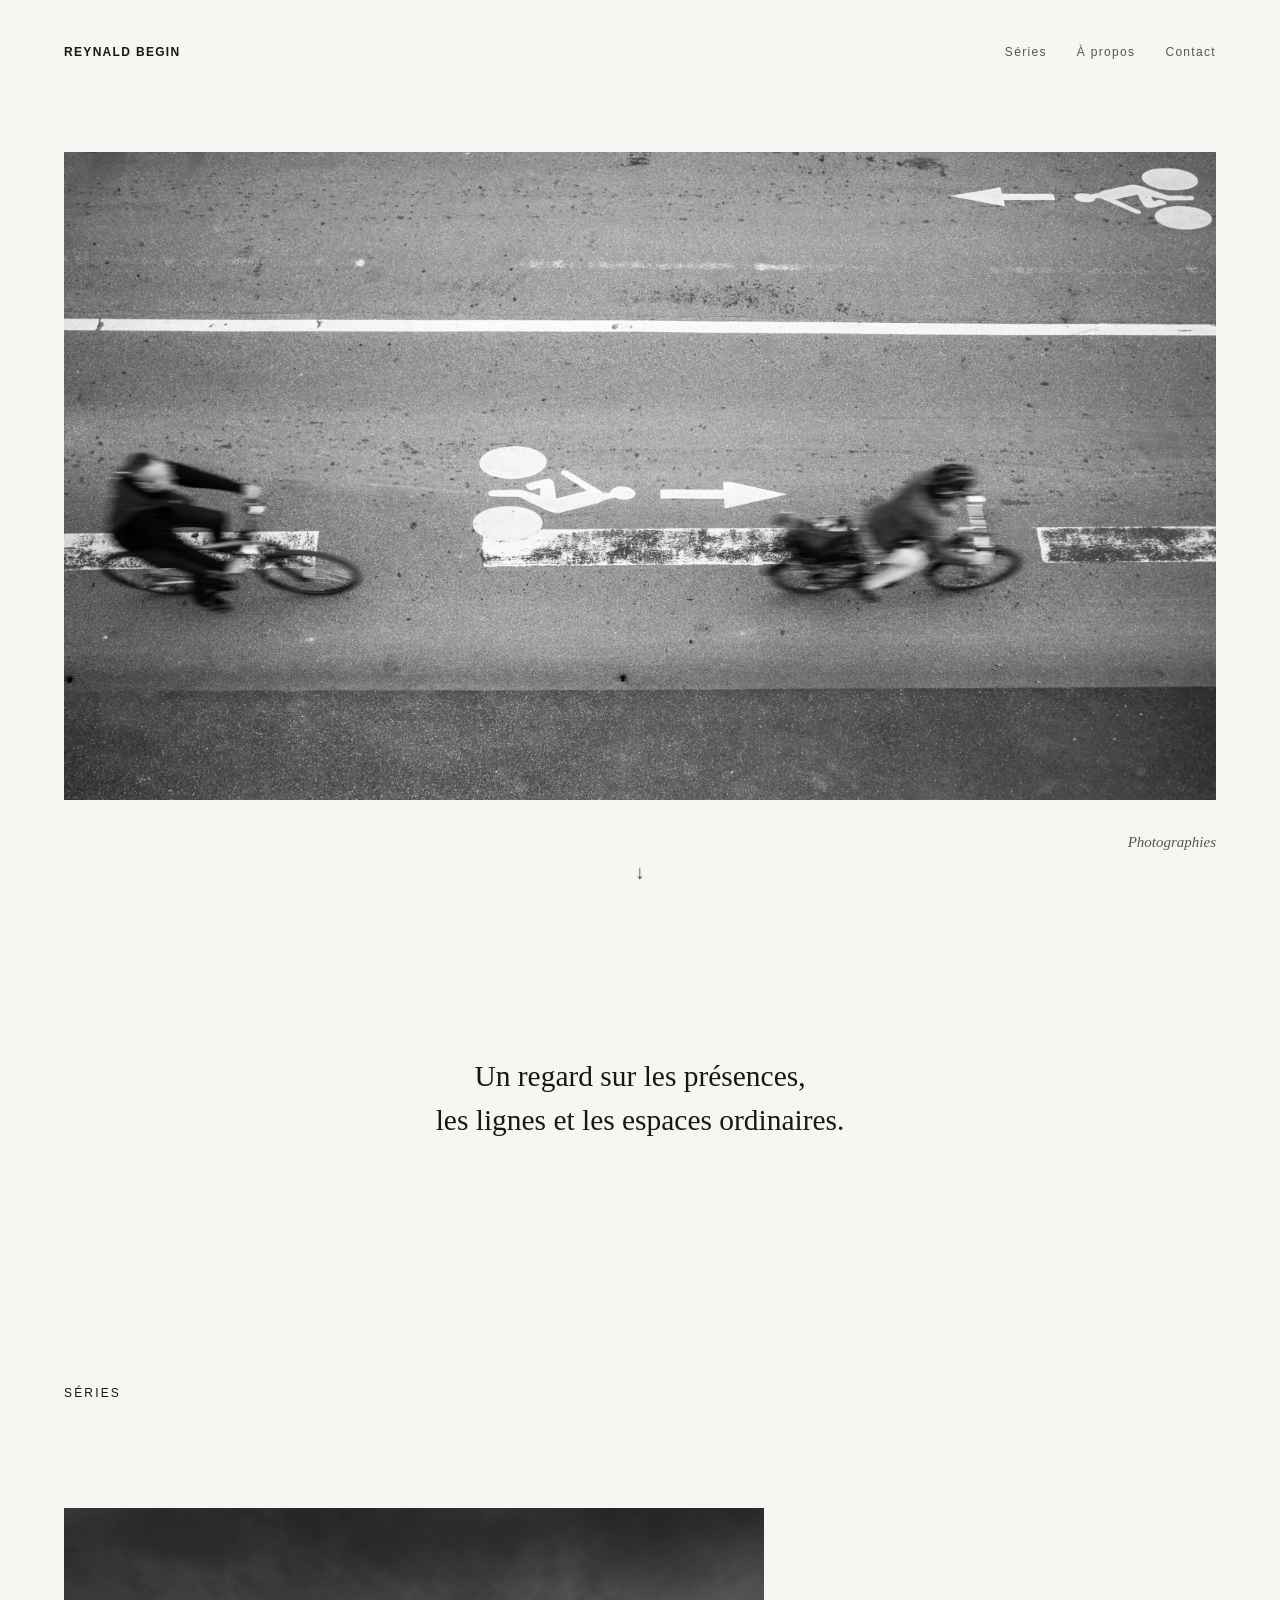
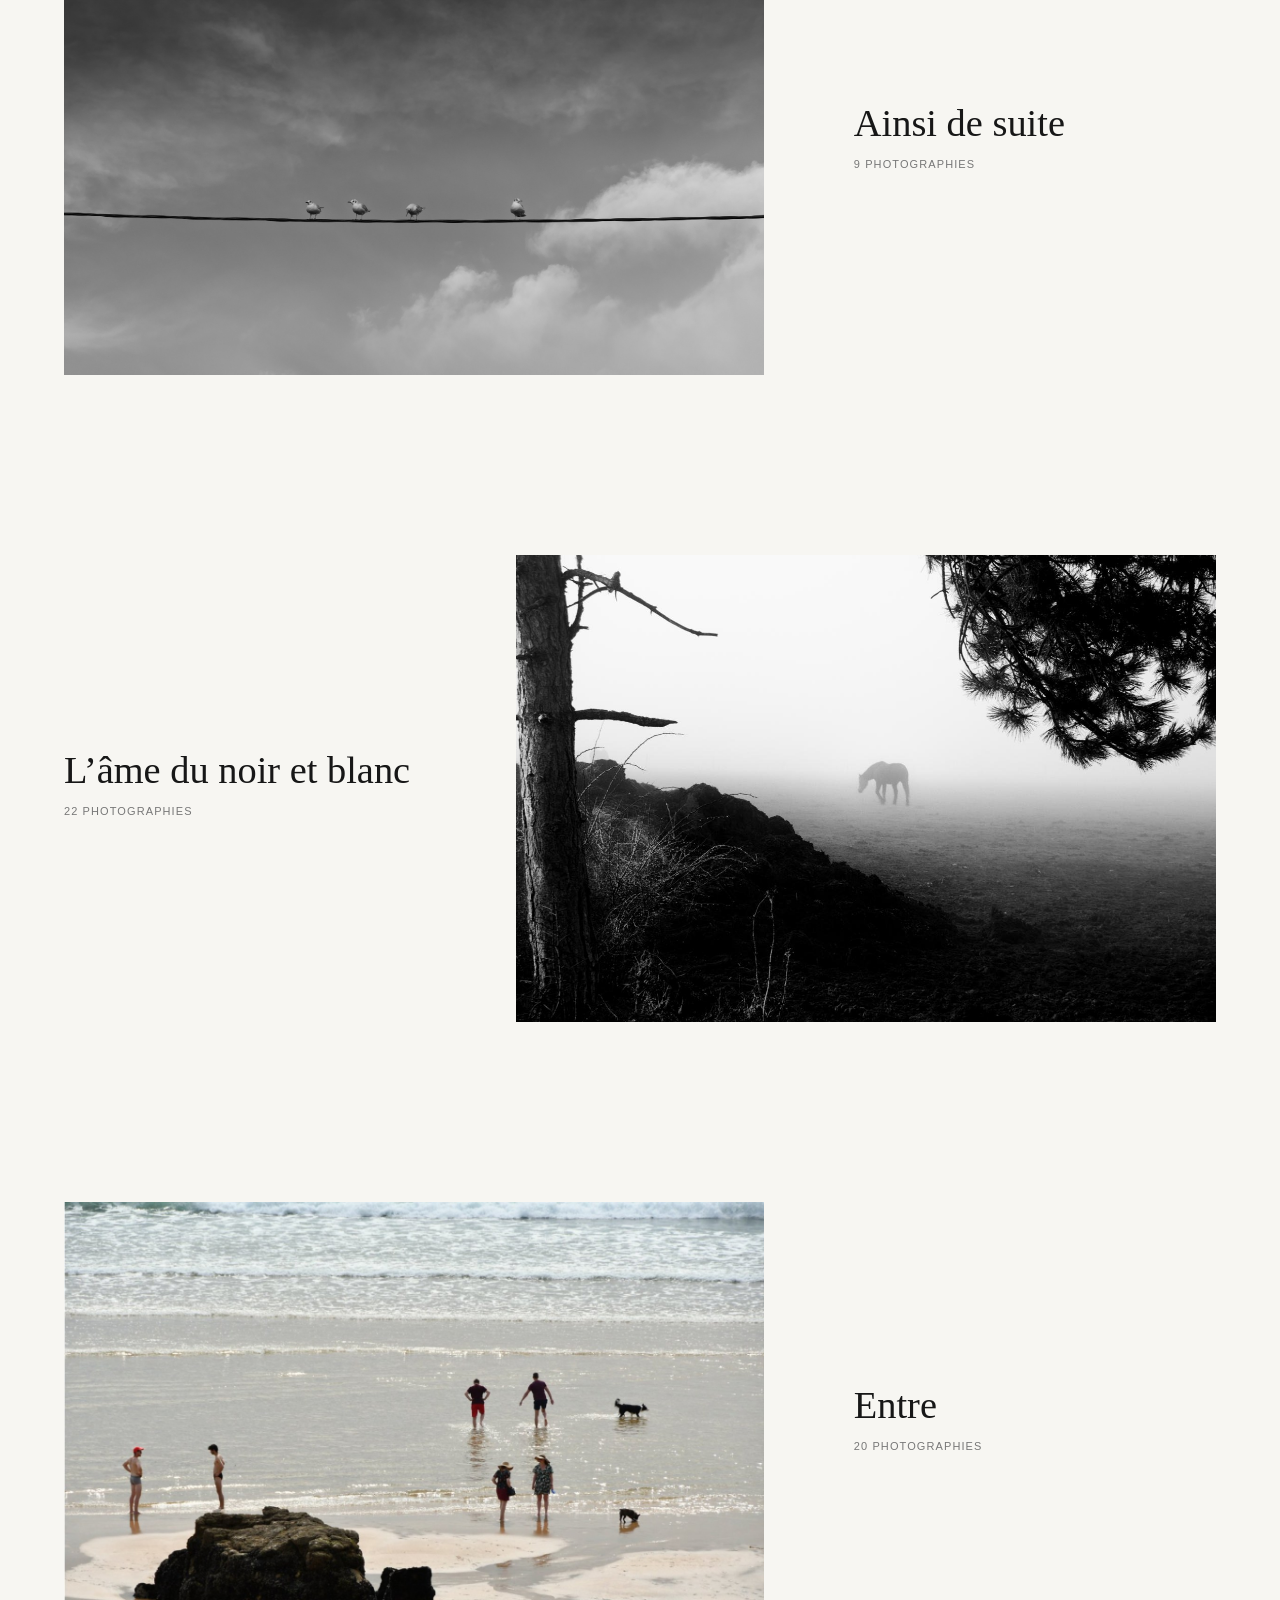
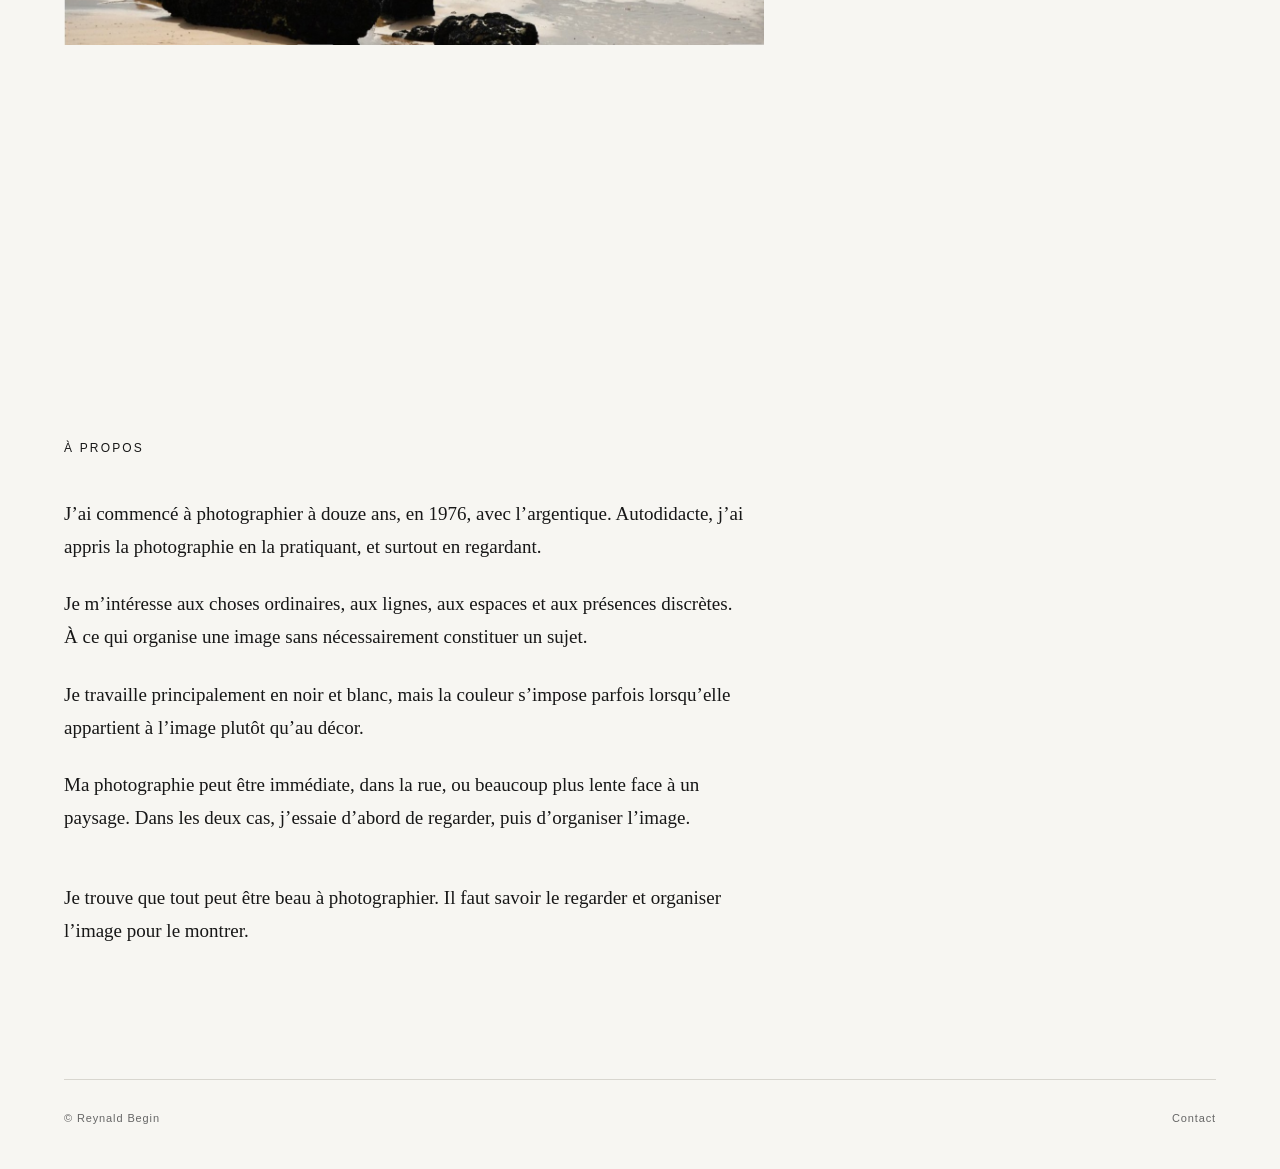
==== index.html @ 7e98995c "Mise en ligne initiale du site V11.10" ====
<!doctype html>
<html lang="fr">
<head>
<meta charset="utf-8">
<meta name="viewport" content="width=device-width,initial-scale=1">
<title>Reynald Begin — Photographies</title>
<link rel="stylesheet" href="assets/css/style.css">
</head>
<body>
<header class="site-header">
  <a class="name" href="#top">REYNALD BEGIN</a>
  <nav><a href="#intro">Séries</a><a href="#apropos">À propos</a><a href="mailto:contact@reynald-begin.fr" data-contact-mail target="_blank" rel="noopener noreferrer">Contact</a></nav>
</header>
<main id="top">
  <section class="hero" aria-label="Photographie d'ouverture">
    <img class="hero-photo" src="assets/home/accueil-cyclistes.jpg" alt="Deux cyclistes en mouvement sur une piste cyclable, en noir et blanc">
    <p class="signature">Photographies</p>
    <a class="scroll-cue" href="#intro" aria-label="Découvrir la suite">↓</a>
  </section>

  <section class="intro" id="intro">
    <p>Un regard sur les présences,<br>les lignes et les espaces ordinaires.</p>
  </section>

  <section class="series" id="series">
    <h1>Séries</h1>

    <article class="series-card">
      <a class="series-image" href="ainsi-de-suite.html" aria-label="Ainsi de suite">
        <img src="assets/series/ainsi/05.jpg" alt="Missing, oiseaux posés sur un fil">
      </a>
      <div class="series-copy"><h2>Ainsi de suite</h2><p>9 photographies</p></div>
    </article>

    <article class="series-card reverse">
      <a class="series-image" href="ame-du-noir-et-blanc.html" aria-label="L’âme du noir et blanc">
        <img src="assets/series/ame/09.jpg" alt="Cheval dans la brume, photographie 09">
      </a>
      <div class="series-copy"><h2>L’âme du noir et blanc</h2><p>22 photographies</p></div>
    </article>

    <article class="series-card">
      <a class="series-image" href="entre.html" aria-label="Entre">
        <img src="assets/series/entre/apercu.jpg" alt="Deux par deux, photographie 08 de la série Entre">
      </a>
      <div class="series-copy"><h2>Entre</h2><p>20 photographies</p></div>
    </article>
  </section>

  <section class="about" id="apropos">
  <div class="about-inner">
    <h2>À propos</h2>
    <p>J’ai commencé à photographier à douze ans, en 1976, avec l’argentique. Autodidacte, j’ai appris la photographie en la pratiquant, et surtout en regardant.</p>
    <p>Je m’intéresse aux choses ordinaires, aux lignes, aux espaces et aux présences discrètes. À ce qui organise une image sans nécessairement constituer un sujet.</p>
    <p>Je travaille principalement en noir et blanc, mais la couleur s’impose parfois lorsqu’elle appartient à l’image plutôt qu’au décor.</p>
    <p>Ma photographie peut être immédiate, dans la rue, ou beaucoup plus lente face à un paysage. Dans les deux cas, j’essaie d’abord de regarder, puis d’organiser l’image.</p>
    <p class="about-conclusion">Je trouve que tout peut être beau à photographier. Il faut savoir le regarder et organiser l’image pour le montrer.</p>
  </div>
</section>
</main>
<footer id="contact"><span>© Reynald Begin</span><a href="mailto:contact@reynald-begin.fr" data-contact-mail target="_blank" rel="noopener noreferrer">Contact</a></footer>
  <script src="assets/js/site.js" defer></script>
</body>
</html>
---- assets/css/style.css ----
:root{--ink:#171717;--muted:#777;--paper:#f7f6f2;--line:#d8d6cf;--placeholder:#e9e7e1}
*{box-sizing:border-box}html{scroll-behavior:smooth;overflow-x:hidden}body{margin:0;max-width:100%;overflow-x:hidden;background:var(--paper);color:var(--ink);font-family:Arial,Helvetica,sans-serif;font-weight:300}a{color:inherit;text-decoration:none}img{max-width:100%;height:auto}
.site-header{height:104px;display:flex;align-items:center;justify-content:space-between;padding:0 5vw;letter-spacing:.11em;font-size:12px}.name{font-weight:600}.site-header nav{display:flex;gap:30px}.site-header nav a{color:#555}.site-header nav a:hover{color:#000}
main{width:min(1240px,90vw);max-width:100%;margin:auto}.hero{min-height:calc(100svh - 104px);padding:3vh 0 2vh;display:grid;grid-template-rows:minmax(0,1fr) auto auto;align-items:center}.hero-photo{display:block;width:auto;max-width:100%;height:auto;max-height:calc(100svh - 245px);object-fit:contain;margin:0 auto}.signature{width:100%;text-align:right;margin:14px 0 0;font-family:Georgia,serif;font-style:italic;font-size:15px;color:#555}.scroll-cue{justify-self:center;align-self:end;margin-top:12px;font-family:Arial,Helvetica,sans-serif;font-size:19px;font-weight:300;line-height:1;color:#777;opacity:.72;transition:opacity .2s ease,transform .2s ease}.scroll-cue:hover{opacity:1;transform:translateY(2px)}
.photo-placeholder{background:var(--placeholder);border:1px solid var(--line);display:flex;flex-direction:column;align-items:center;justify-content:center;color:#8c8a84;letter-spacing:.12em;font-size:11px}.photo-placeholder small{margin-top:8px;letter-spacing:.04em;text-transform:none}
.intro{min-height:42vh;display:flex;align-items:center;justify-content:center;padding-top:2vh}.intro p{font-family:Georgia,serif;font-size:clamp(22px,2.3vw,34px);line-height:1.5;max-width:720px;text-align:center;font-weight:normal}
.series{padding:12vh 0}.series>h1{font-size:12px;text-transform:uppercase;letter-spacing:.18em;font-weight:500;margin:0 0 12vh}.series-card{display:grid;grid-template-columns:minmax(0,1.7fr) minmax(220px,.7fr);gap:7vw;align-items:center;margin-bottom:20vh;min-width:0}.series-card>*{min-width:0}.series-card.reverse{grid-template-columns:minmax(220px,.7fr) minmax(0,1.7fr)}.series-card.reverse .photo-placeholder{order:2}.landscape{aspect-ratio:3/2}.portrait{aspect-ratio:4/5;max-height:650px}.square{aspect-ratio:1/1;max-height:650px}.series-copy h2{font-family:Georgia,serif;font-size:clamp(25px,3vw,42px);font-weight:normal;margin:0 0 13px}.series-copy p{font-size:11px;letter-spacing:.1em;text-transform:uppercase;color:var(--muted)}
.about{min-height:65vh;display:flex;align-items:center}.about p{font-family:Georgia,serif;font-size:20px;line-height:1.8;max-width:580px}
footer{border-top:1px solid var(--line);margin:0 5vw;padding:32px 0 45px;display:flex;justify-content:space-between;font-size:11px;letter-spacing:.08em;color:#666}
@media(max-height:760px) and (min-width:701px){.hero{min-height:calc(100svh - 104px);padding-top:2vh;padding-bottom:1.5vh}.hero-photo{max-height:calc(100svh - 220px)}.signature{margin-top:10px}.scroll-cue{margin-top:8px}.intro{min-height:36vh}}
@media(max-width:700px){.site-header{height:auto;min-height:80px;padding:18px 6vw;gap:14px;align-items:flex-start}.site-header nav{gap:15px;flex-wrap:wrap;justify-content:flex-end}.site-header nav a:nth-child(2){display:none}main{width:88vw}.hero{min-height:calc(100svh - 80px);padding-top:2vh;padding-bottom:2vh;grid-template-rows:auto auto 1fr}.hero-photo{width:100%;height:auto;max-height:none}.signature{margin-top:12px}.scroll-cue{align-self:end;margin-top:18px}.intro{min-height:35vh}.series-card,.series-card.reverse{grid-template-columns:1fr;gap:26px;margin-bottom:14vh}.series-card.reverse .photo-placeholder{order:0}.portrait,.square{width:80%;margin:auto}.about{min-height:50vh}.about p{font-size:18px}}

.series-image{display:block;min-width:0;line-height:0;transition:opacity .2s ease}
.series-image:hover{opacity:.88}
.series-image img{display:block;width:100%;height:auto;max-height:680px;object-fit:contain}
.series-card.reverse .series-image{order:2}
.series-image.pending{position:relative;background:var(--placeholder);min-height:300px;display:flex;align-items:center;justify-content:center;border:1px solid var(--line)}
.series-image.pending img{position:absolute;inset:0;width:100%;height:100%;object-fit:cover}
.series-image.pending span{position:relative;z-index:1;line-height:1.6;text-align:center;color:#8c8a84;font-size:11px;letter-spacing:.12em;text-transform:uppercase}
.series-image.pending small{font-size:9px;letter-spacing:.08em;text-transform:none}
@media(max-width:700px){.series-card.reverse .series-image{order:0}.series-image img{max-height:none}.series-image.pending{min-height:220px}}

/* Page série : Ainsi de suite */
.serie-main{width:min(1240px,90vw);margin:0 auto}
.serie-title{min-height:38vh;display:flex;align-items:flex-end;padding:70px 0 54px}
.serie-title h1{margin:0;font-size:clamp(28px,3.2vw,46px);font-weight:400;letter-spacing:-.025em}
.serie-sequence{display:flex;flex-direction:column;gap:20vh}
.serie-photo{margin:0;min-height:78vh;display:flex;flex-direction:column;justify-content:center;align-items:center}
.serie-photo img{display:block;max-width:min(1120px,100%);max-height:72vh;width:auto;height:auto;object-fit:contain}
.serie-photo figcaption{width:min(1120px,100%);margin-top:18px;font-size:11px;letter-spacing:.08em;color:var(--muted)}
.serie-end{margin:20vh 0 12vh;padding-top:28px;border-top:1px solid var(--line);display:flex;justify-content:space-between;gap:32px}
.serie-end a{text-decoration:none;color:var(--ink);font-size:13px}
.serie-end a:hover{opacity:.6}
@media(max-width:700px){
 .serie-title{min-height:28vh;padding:50px 0 36px}
 .serie-sequence{gap:14vh}
 .serie-photo{min-height:68vh}
 .serie-photo img{max-height:62vh}
 .serie-photo figcaption{margin-top:12px;font-size:10px}
 .serie-end{margin-top:14vh;flex-direction:column;align-items:flex-start;gap:18px}
}

.sequence-title{
  margin:12vh 0 -8vh;
  font-size:12px;
  font-weight:400;
  letter-spacing:.13em;
  text-transform:uppercase;
  color:var(--muted);
}
@media(max-width:700px){
  .sequence-title{margin:8vh 0 -5vh;font-size:10px}
}


/* V9.1 — harmonisation des trois portes d'entrée des séries */
.series-card{
  grid-template-columns:minmax(0,1.55fr) minmax(220px,.72fr);
}
.series-card.reverse{
  grid-template-columns:minmax(220px,.72fr) minmax(0,1.55fr);
}
.series-image{
  width:100%;
  height:clamp(330px,42vw,540px);
  display:flex;
  align-items:center;
  justify-content:center;
}
.series-image img{
  width:100%;
  height:100%;
  max-height:none;
  object-fit:contain;
}
@media(max-width:700px){
  .series-image{height:auto;min-height:0}
  .series-image img{width:100%;height:auto;max-height:68vh}
}

/* V9.2 — images d'entrée des séries : proportions naturelles, aucun recadrage */
.series-card{grid-template-columns:minmax(0,1.45fr) minmax(250px,.75fr);align-items:center}
.series-card.reverse{grid-template-columns:minmax(250px,.75fr) minmax(0,1.45fr)}
.series-image{width:100%;height:auto;display:block}
.series-image img{display:block;width:100%;height:auto;max-height:none;object-fit:contain}
.hero-scroll{font-size:25px!important;opacity:.72!important;line-height:1}
.hero-scroll:hover{opacity:1!important}
@media(max-width:700px){
 .series-card,.series-card.reverse{grid-template-columns:1fr}
 .series-card.reverse .series-image{order:0}
 .series-image{height:auto}
 .series-image img{width:100%;height:auto;max-height:none}
}

/* V10 — pages éditoriales de L'âme du noir et blanc */
.book-pages{display:flex;flex-direction:column;align-items:center;gap:16vh;margin:4vh 0 18vh}
.book-pages figure{margin:0;width:min(680px,78vw);display:flex;justify-content:center}
.book-pages img{display:block;max-width:100%;max-height:82vh;width:auto;height:auto;object-fit:contain}
.opening-pages{margin-top:0}
.closing-pages{margin-top:20vh;margin-bottom:12vh}
.book-text{
  width:min(560px,86vw)!important;
  margin-top:24px!important;
  font-family:Georgia,"Times New Roman",serif;
  font-size:15px!important;
  line-height:1.62;
  letter-spacing:0!important;
  color:#444!important;
  text-align:left;
  align-self:center;
}
.pdf-scroll{width:min(980px,92vw);margin:0 auto;padding:11vh 0 8vh}
.pdf-page{margin:0 0 11vh;display:flex;justify-content:center}
.pdf-page img{display:block;max-width:100%;max-height:88vh;width:auto;height:auto;object-fit:contain}
.hidden-work-end{margin-top:8vh}
@media(max-width:700px){
 .book-pages{gap:10vh}
 .book-pages figure{width:88vw}
 .book-text{font-size:14px!important;line-height:1.55}
 .pdf-page{margin-bottom:7vh}
}


/* V11 — repère de navigation persistant */
.site-header{
  position:sticky;
  top:0;
  z-index:50;
  background:rgba(247,246,242,.94);
  backdrop-filter:blur(5px);
  -webkit-backdrop-filter:blur(5px);
}
.site-header .name,.site-header .brand{white-space:nowrap}

/* À propos */
.about{min-height:78vh;padding:12vh 0;align-items:center}
.about-inner{width:min(680px,100%)}
.about h2{
  margin:0 0 42px;
  font-size:12px;
  text-transform:uppercase;
  letter-spacing:.18em;
  font-family:Arial,Helvetica,sans-serif;
  font-weight:500;
}
.about p{
  max-width:680px;
  margin:0 0 24px;
  font-family:Georgia,serif;
  font-size:19px;
  line-height:1.75;
}
.about .about-conclusion{margin-top:46px}

/* Entre — couverture seule puis livre en doubles pages */
.entre-main{width:min(1320px,94vw);margin:0 auto}
.entre-main .serie-title{width:min(1240px,90vw);margin:0 auto}
.entre-cover{margin:2vh auto 18vh;width:min(620px,72vw);display:flex;justify-content:center}
.entre-cover img{display:block;width:100%;height:auto}
.entre-spreads{display:flex;flex-direction:column;gap:14vh}
.entre-spread{margin:0 auto;width:min(1220px,94vw);display:flex;justify-content:center}
.entre-spread img{display:block;width:100%;height:auto;object-fit:contain}
.entre-main .serie-end{width:min(1240px,90vw);margin-left:auto;margin-right:auto}
@media(max-width:700px){
  .about{padding:8vh 0}
  .about h2{margin-bottom:30px}
  .about p{font-size:17px;line-height:1.65}
  .about .about-conclusion{margin-top:34px}
  .entre-cover{width:82vw;margin-bottom:12vh}
  .entre-spreads{gap:9vh}
  .entre-spread{width:94vw}
}


/* V11.1 — textes d’introduction validés */
.serie-intro{
  width:min(620px,86vw);
  margin:0 auto 16vh;
  font-family:Georgia,"Times New Roman",serif;
  font-size:17px;
  line-height:1.7;
  color:#444;
}
.serie-intro p{margin:0 0 18px}
.serie-intro p:last-child{margin-bottom:0}
.entre-main .serie-intro{width:min(620px,86vw)}
@media(max-width:700px){
  .serie-intro{
    margin-bottom:11vh;
    font-size:16px;
    line-height:1.65;
  }
}


/* V11.2 — navigation réellement flottante */
.site-header{
  position:fixed!important;
  top:0;
  left:0;
  right:0;
  width:100%;
  z-index:1000;
  background:rgba(247,246,242,.94);
  backdrop-filter:blur(5px);
  -webkit-backdrop-filter:blur(5px);
}
body{padding-top:104px}
.site-header .name{
  position:relative;
  z-index:1001;
}
@media(max-width:700px){
  body{padding-top:80px}
}


/* V11.5 — identité de navigation strictement identique sur toutes les pages */
.site-header .name{
  font-family:Arial,Helvetica,sans-serif!important;
  font-size:12px!important;
  line-height:1!important;
  font-weight:600!important;
  letter-spacing:.11em!important;
  text-transform:none!important;
  white-space:nowrap;
}


/* V11.6 — flèche d'accueil plus lisible */
.scroll-cue{
  color:#3f3f3f!important;
  opacity:.95!important;
  font-weight:400!important;
}
.scroll-cue:hover{
  opacity:1!important;
}
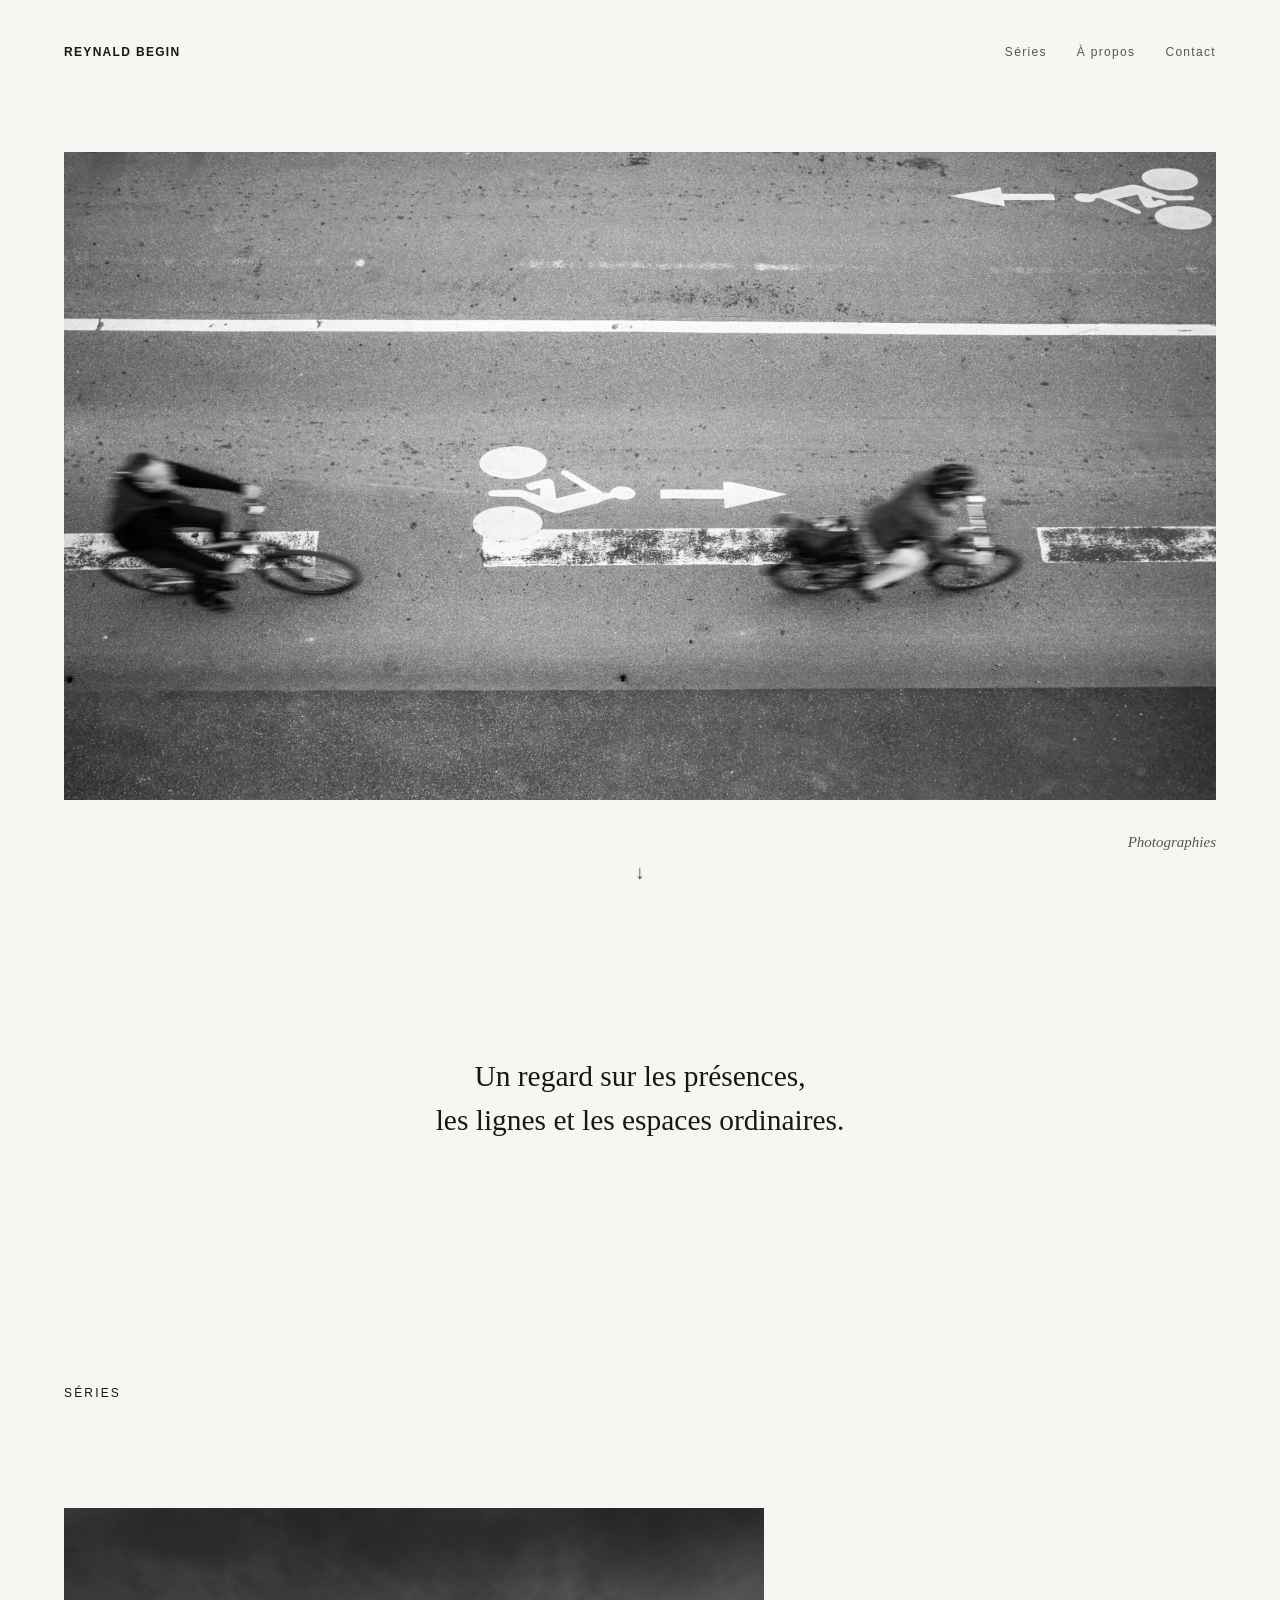
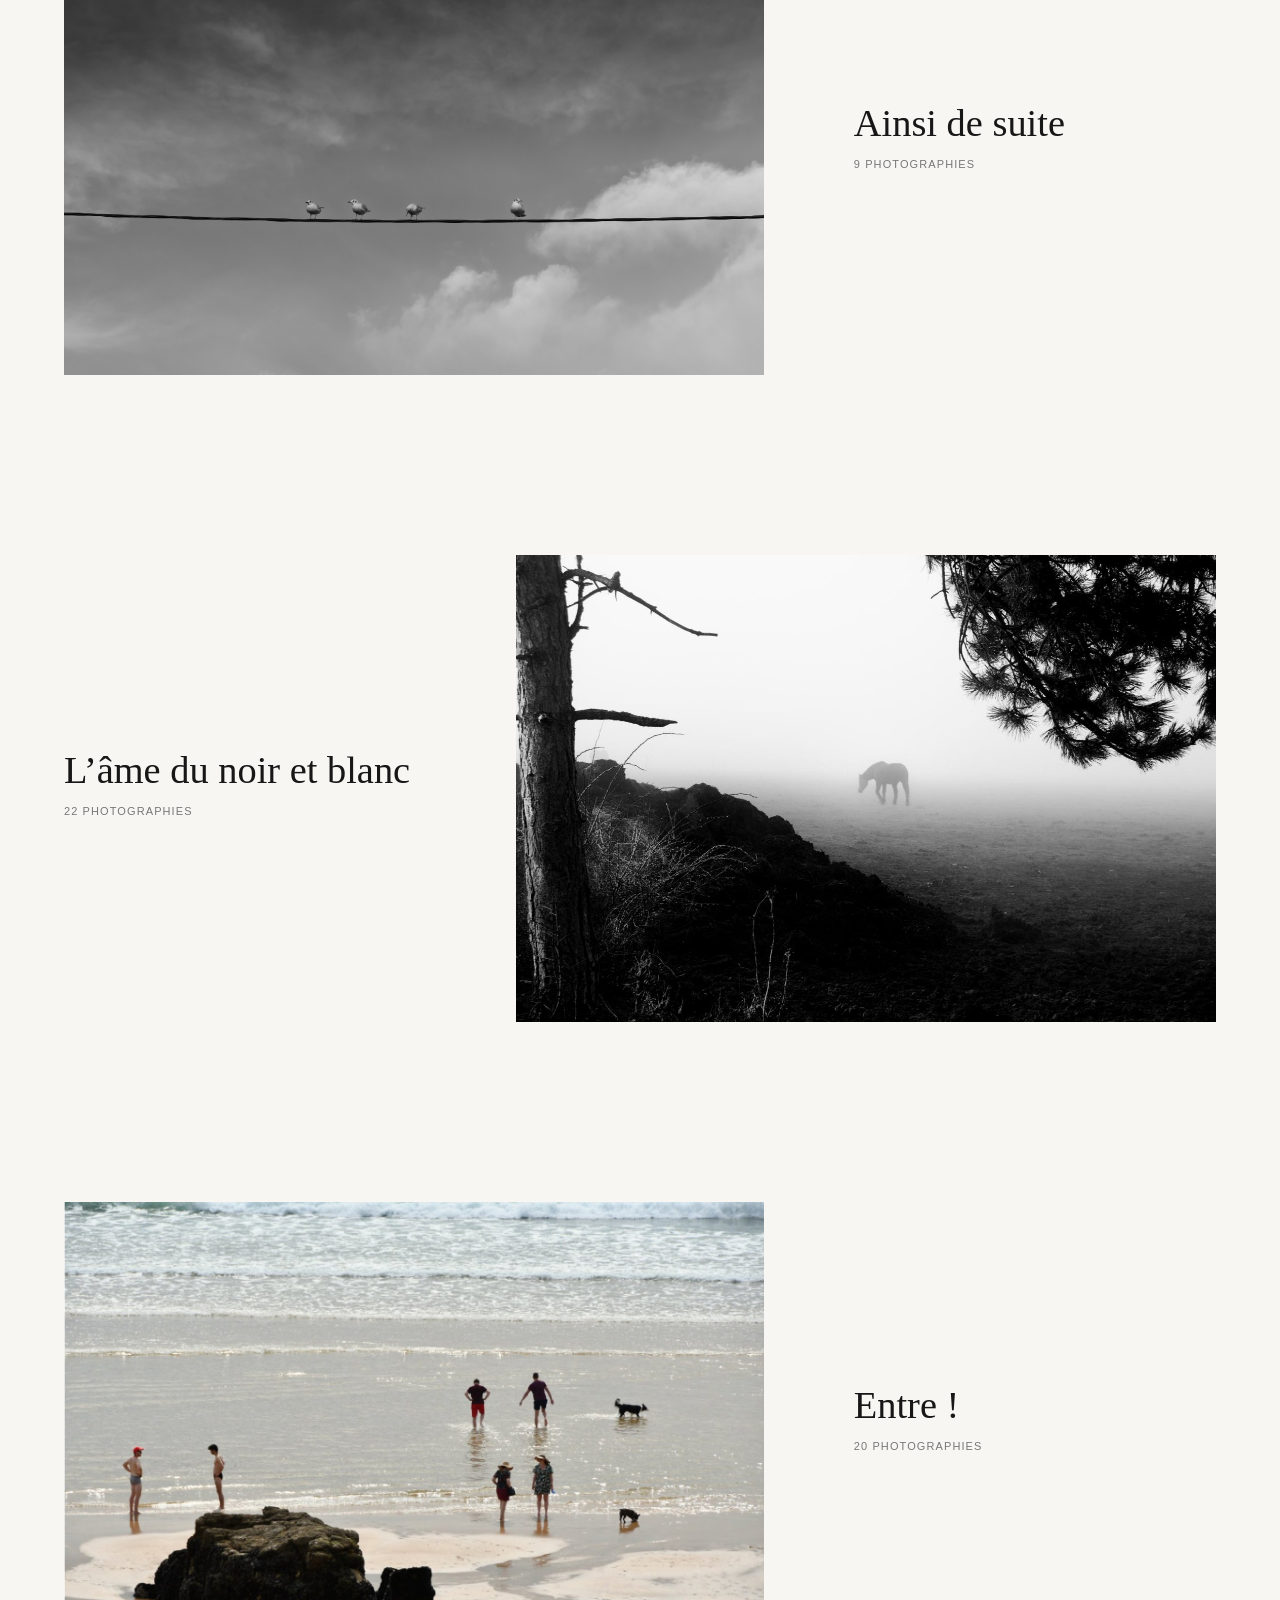
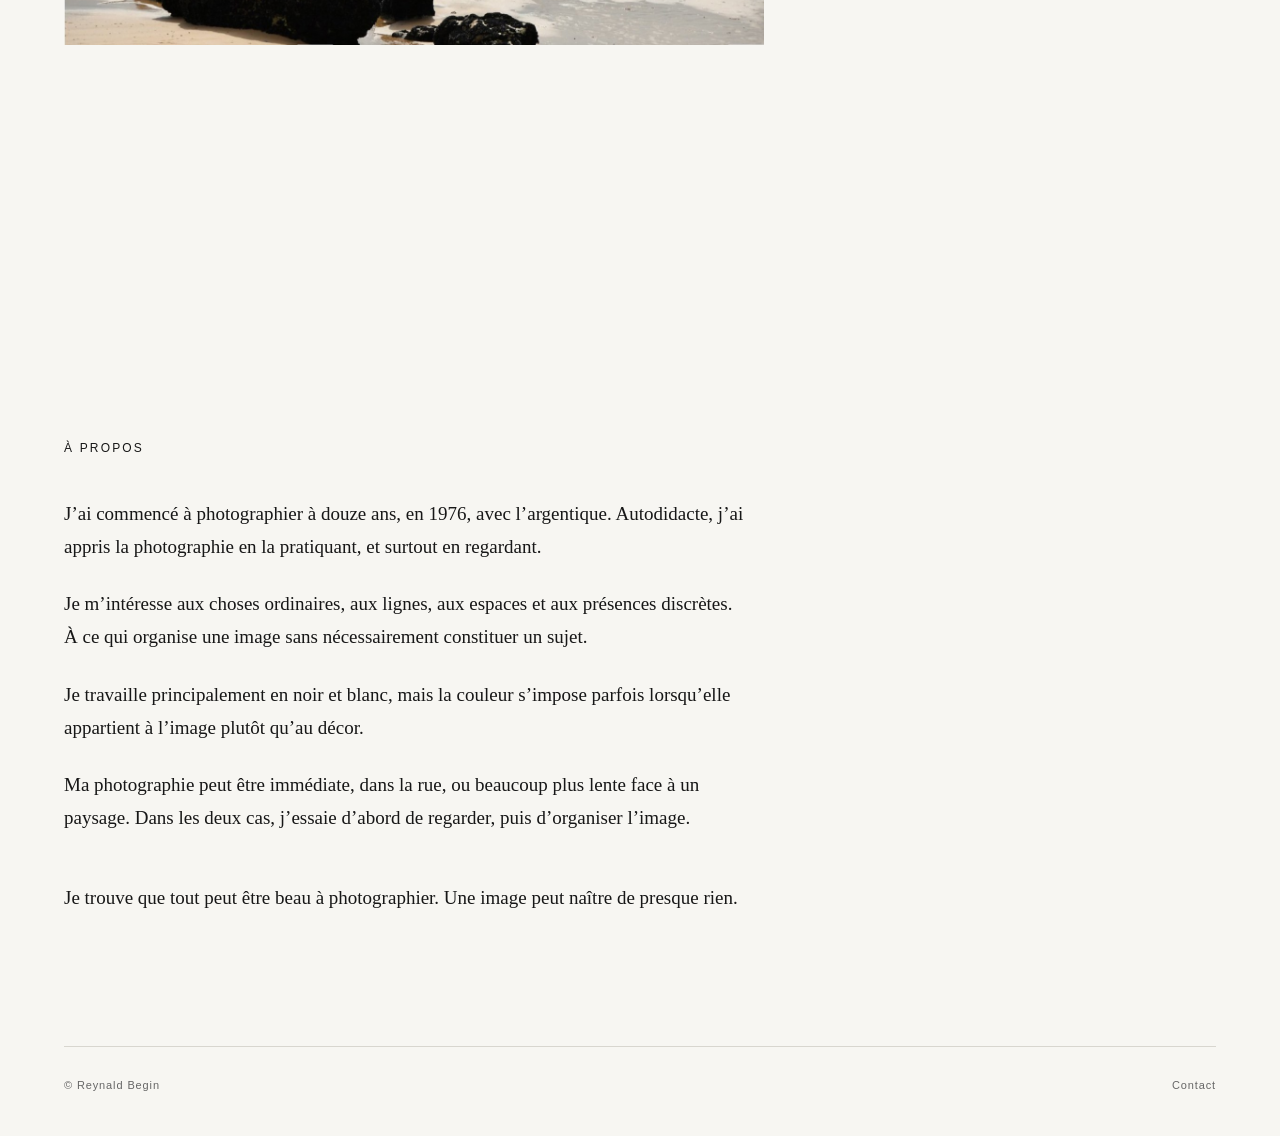
==== commit e6d6b3c6: "Add files via upload" ====
--- a/index.html
+++ b/index.html
@@ -5,6 +5,10 @@
 <meta name="viewport" content="width=device-width,initial-scale=1">
 <title>Reynald Begin — Photographies</title>
 <link rel="stylesheet" href="assets/css/style.css">
+<link rel="icon" href="/favicon.ico" sizes="any">
+<link rel="apple-touch-icon" href="/apple-touch-icon.png">
+<script data-goatcounter="https://reynaldbegin.goatcounter.com/count"
+            async src="//gc.zgo.at/count.js"></script>
 </head>
 <body>
 <header class="site-header">
@@ -17,7 +21,6 @@
     <p class="signature">Photographies</p>
     <a class="scroll-cue" href="#intro" aria-label="Découvrir la suite">↓</a>
   </section>
-
   <section class="intro" id="intro">
     <p>Un regard sur les présences,<br>les lignes et les espaces ordinaires.</p>
   </section>
@@ -31,22 +34,19 @@
       </a>
       <div class="series-copy"><h2>Ainsi de suite</h2><p>9 photographies</p></div>
     </article>
-
     <article class="series-card reverse">
       <a class="series-image" href="ame-du-noir-et-blanc.html" aria-label="L’âme du noir et blanc">
         <img src="assets/series/ame/09.jpg" alt="Cheval dans la brume, photographie 09">
       </a>
       <div class="series-copy"><h2>L’âme du noir et blanc</h2><p>22 photographies</p></div>
     </article>
-
     <article class="series-card">
-      <a class="series-image" href="entre.html" aria-label="Entre">
-        <img src="assets/series/entre/apercu.jpg" alt="Deux par deux, photographie 08 de la série Entre">
+      <a class="series-image" href="entre.html" aria-label="Entre !">
+        <img src="assets/series/entre/apercu.jpg" alt="Deux par deux, photographie 08 de la série Entre !">
       </a>
-      <div class="series-copy"><h2>Entre</h2><p>20 photographies</p></div>
+      <div class="series-copy"><h2>Entre !</h2><p>20 photographies</p></div>
     </article>
   </section>
-
   <section class="about" id="apropos">
   <div class="about-inner">
     <h2>À propos</h2>
@@ -54,11 +54,11 @@
     <p>Je m’intéresse aux choses ordinaires, aux lignes, aux espaces et aux présences discrètes. À ce qui organise une image sans nécessairement constituer un sujet.</p>
     <p>Je travaille principalement en noir et blanc, mais la couleur s’impose parfois lorsqu’elle appartient à l’image plutôt qu’au décor.</p>
     <p>Ma photographie peut être immédiate, dans la rue, ou beaucoup plus lente face à un paysage. Dans les deux cas, j’essaie d’abord de regarder, puis d’organiser l’image.</p>
-    <p class="about-conclusion">Je trouve que tout peut être beau à photographier. Il faut savoir le regarder et organiser l’image pour le montrer.</p>
+    <p class="about-conclusion">Je trouve que tout peut être beau à photographier. Une image peut naître de presque rien.</p>
   </div>
 </section>
 </main>
 <footer id="contact"><span>© Reynald Begin</span><a href="mailto:contact@reynald-begin.fr" data-contact-mail target="_blank" rel="noopener noreferrer">Contact</a></footer>
   <script src="assets/js/site.js" defer></script>
 </body>
-</html>+</html>
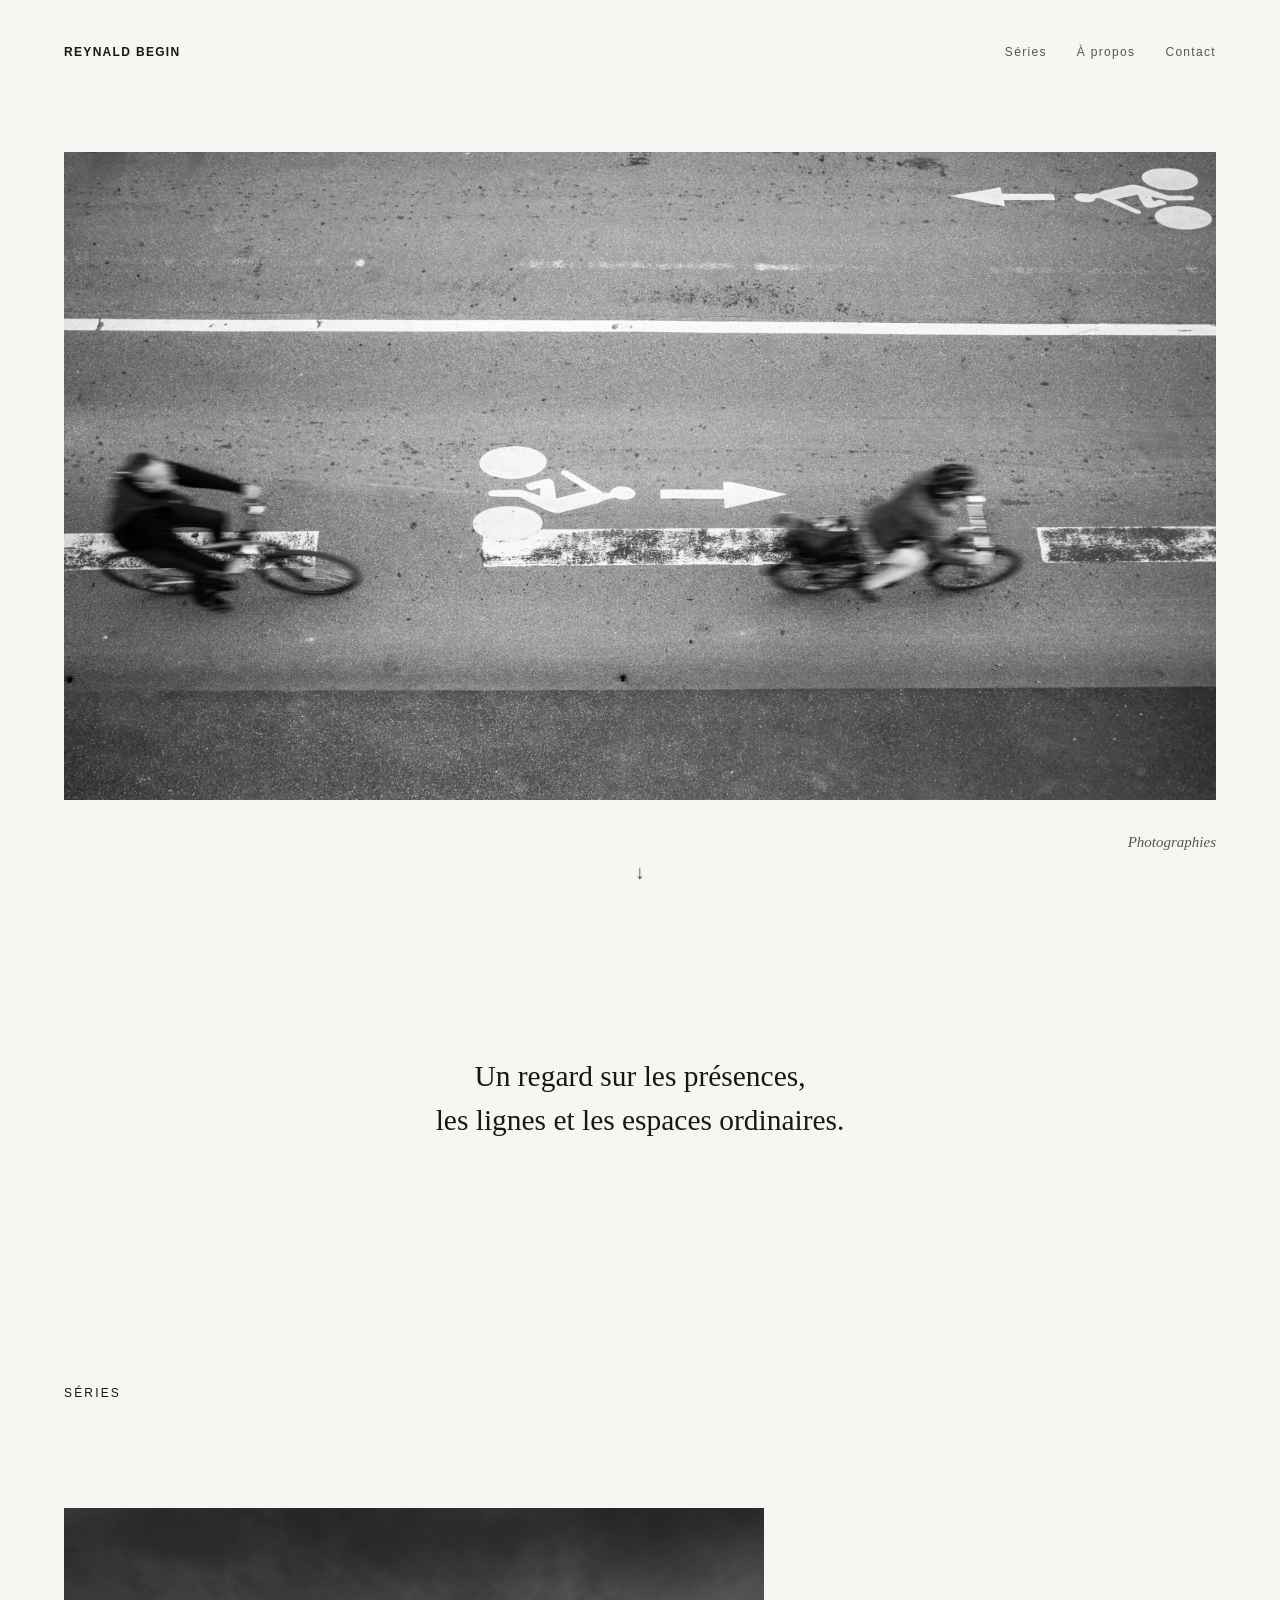
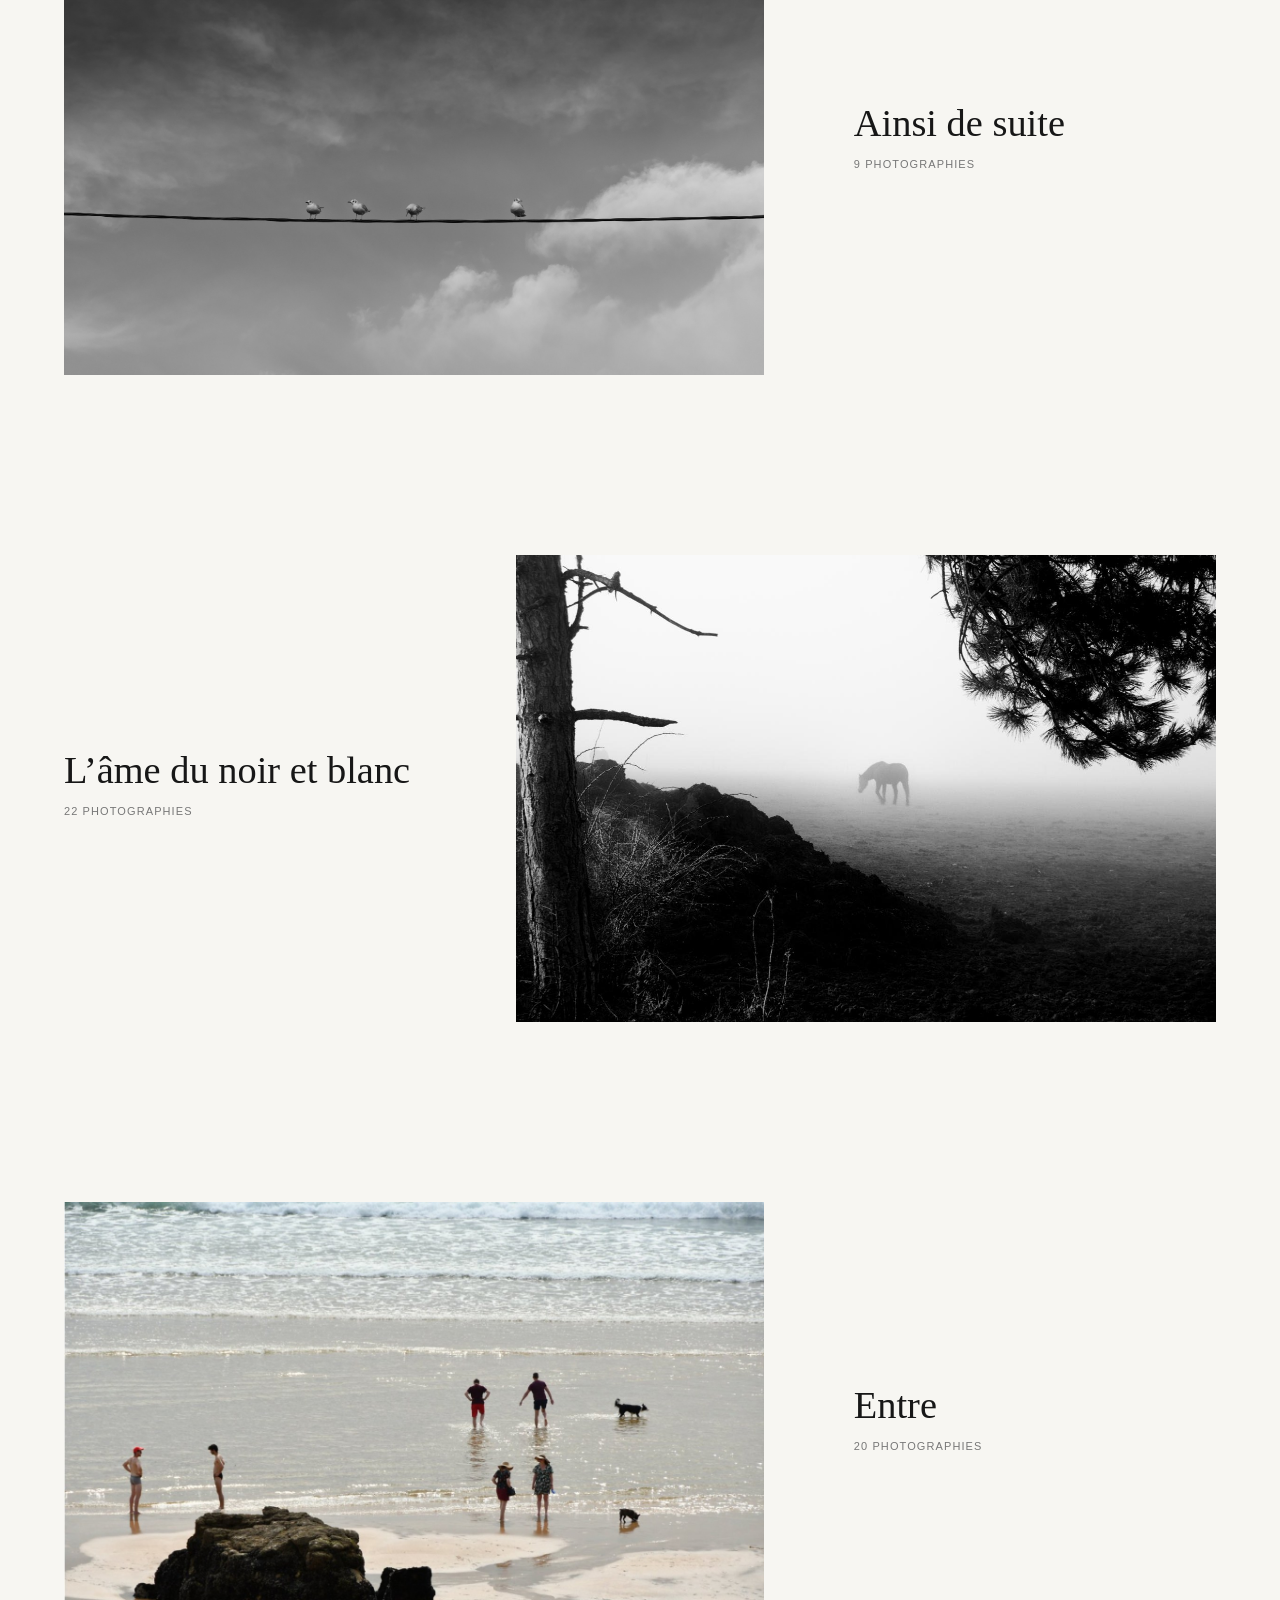
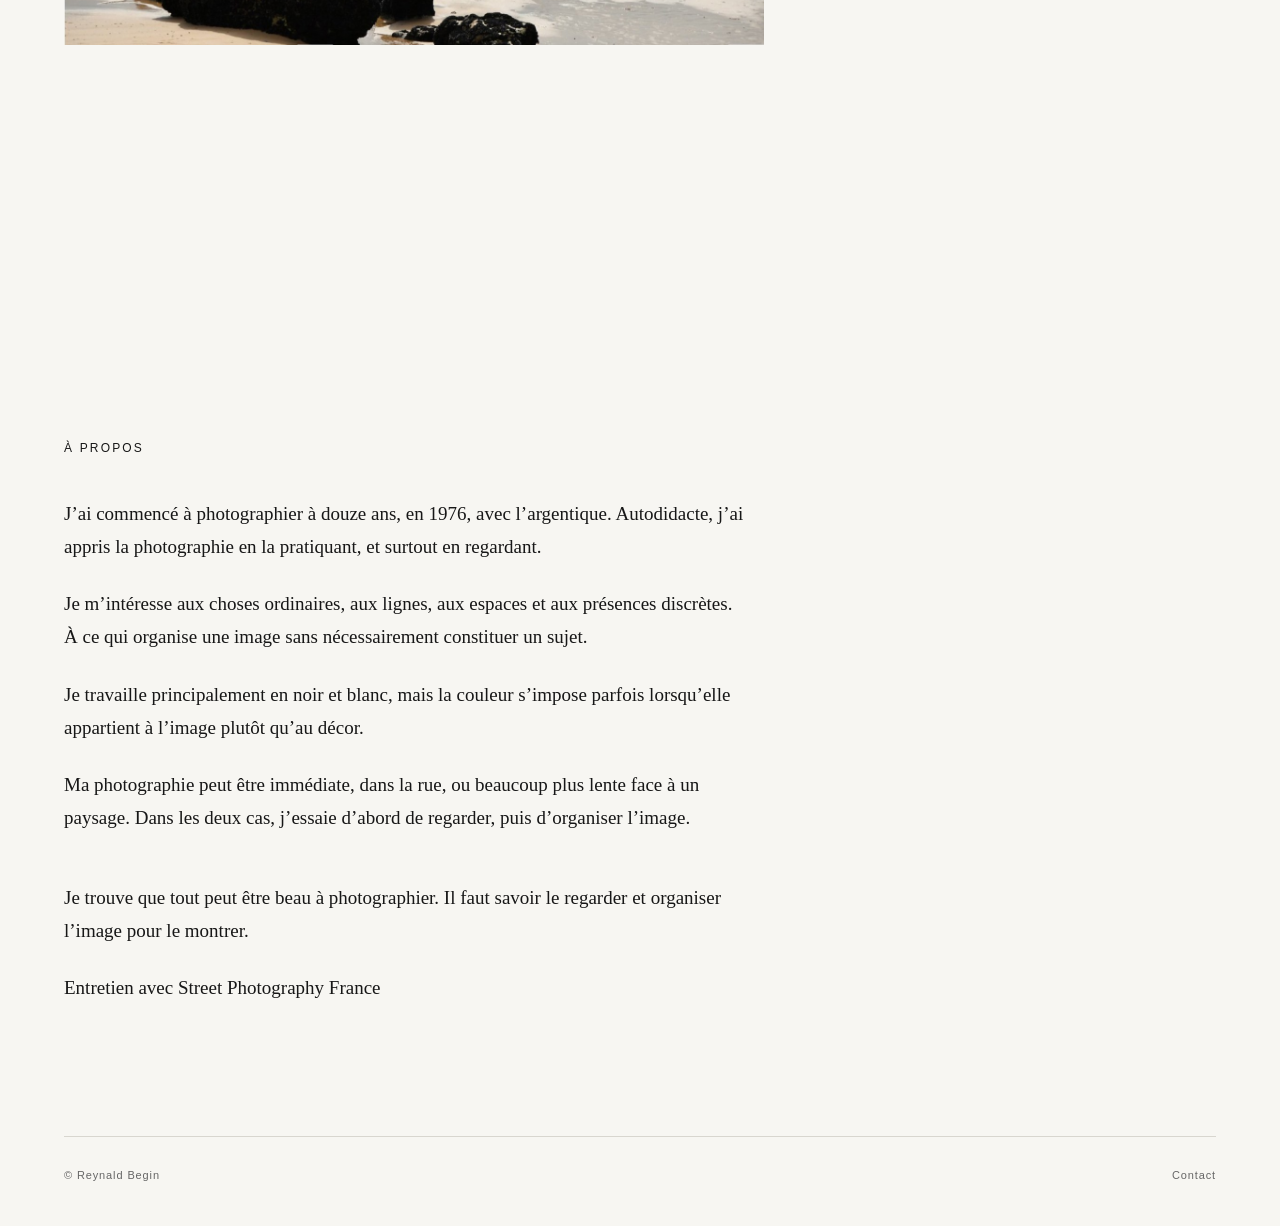
==== commit 3d34c7a4: "Add files via upload" ====
--- a/index.html
+++ b/index.html
@@ -5,10 +5,6 @@
 <meta name="viewport" content="width=device-width,initial-scale=1">
 <title>Reynald Begin — Photographies</title>
 <link rel="stylesheet" href="assets/css/style.css">
-<link rel="icon" href="/favicon.ico" sizes="any">
-<link rel="apple-touch-icon" href="/apple-touch-icon.png">
-<script data-goatcounter="https://reynaldbegin.goatcounter.com/count"
-            async src="//gc.zgo.at/count.js"></script>
 </head>
 <body>
 <header class="site-header">
@@ -21,6 +17,7 @@
     <p class="signature">Photographies</p>
     <a class="scroll-cue" href="#intro" aria-label="Découvrir la suite">↓</a>
   </section>
+
   <section class="intro" id="intro">
     <p>Un regard sur les présences,<br>les lignes et les espaces ordinaires.</p>
   </section>
@@ -34,19 +31,22 @@
       </a>
       <div class="series-copy"><h2>Ainsi de suite</h2><p>9 photographies</p></div>
     </article>
+
     <article class="series-card reverse">
       <a class="series-image" href="ame-du-noir-et-blanc.html" aria-label="L’âme du noir et blanc">
         <img src="assets/series/ame/09.jpg" alt="Cheval dans la brume, photographie 09">
       </a>
       <div class="series-copy"><h2>L’âme du noir et blanc</h2><p>22 photographies</p></div>
     </article>
+
     <article class="series-card">
-      <a class="series-image" href="entre.html" aria-label="Entre !">
-        <img src="assets/series/entre/apercu.jpg" alt="Deux par deux, photographie 08 de la série Entre !">
+      <a class="series-image" href="entre.html" aria-label="Entre">
+        <img src="assets/series/entre/apercu.jpg" alt="Deux par deux, photographie 08 de la série Entre">
       </a>
-      <div class="series-copy"><h2>Entre !</h2><p>20 photographies</p></div>
+      <div class="series-copy"><h2>Entre</h2><p>20 photographies</p></div>
     </article>
   </section>
+
   <section class="about" id="apropos">
   <div class="about-inner">
     <h2>À propos</h2>
@@ -54,11 +54,17 @@
     <p>Je m’intéresse aux choses ordinaires, aux lignes, aux espaces et aux présences discrètes. À ce qui organise une image sans nécessairement constituer un sujet.</p>
     <p>Je travaille principalement en noir et blanc, mais la couleur s’impose parfois lorsqu’elle appartient à l’image plutôt qu’au décor.</p>
     <p>Ma photographie peut être immédiate, dans la rue, ou beaucoup plus lente face à un paysage. Dans les deux cas, j’essaie d’abord de regarder, puis d’organiser l’image.</p>
-    <p class="about-conclusion">Je trouve que tout peut être beau à photographier. Une image peut naître de presque rien.</p>
+    <p class="about-conclusion">Je trouve que tout peut être beau à photographier. Il faut savoir le regarder et organiser l’image pour le montrer.</p>
+    <p class="about-link">
+      <a href="https://streetphotographyfrance.fr/une-silhouette-minuscule-peut-suffire-reynald-begin/"
+         target="_blank" rel="noopener noreferrer">
+        Entretien avec Street Photography France
+      </a>
+    </p>
   </div>
 </section>
 </main>
 <footer id="contact"><span>© Reynald Begin</span><a href="mailto:contact@reynald-begin.fr" data-contact-mail target="_blank" rel="noopener noreferrer">Contact</a></footer>
   <script src="assets/js/site.js" defer></script>
 </body>
-</html>
+</html>
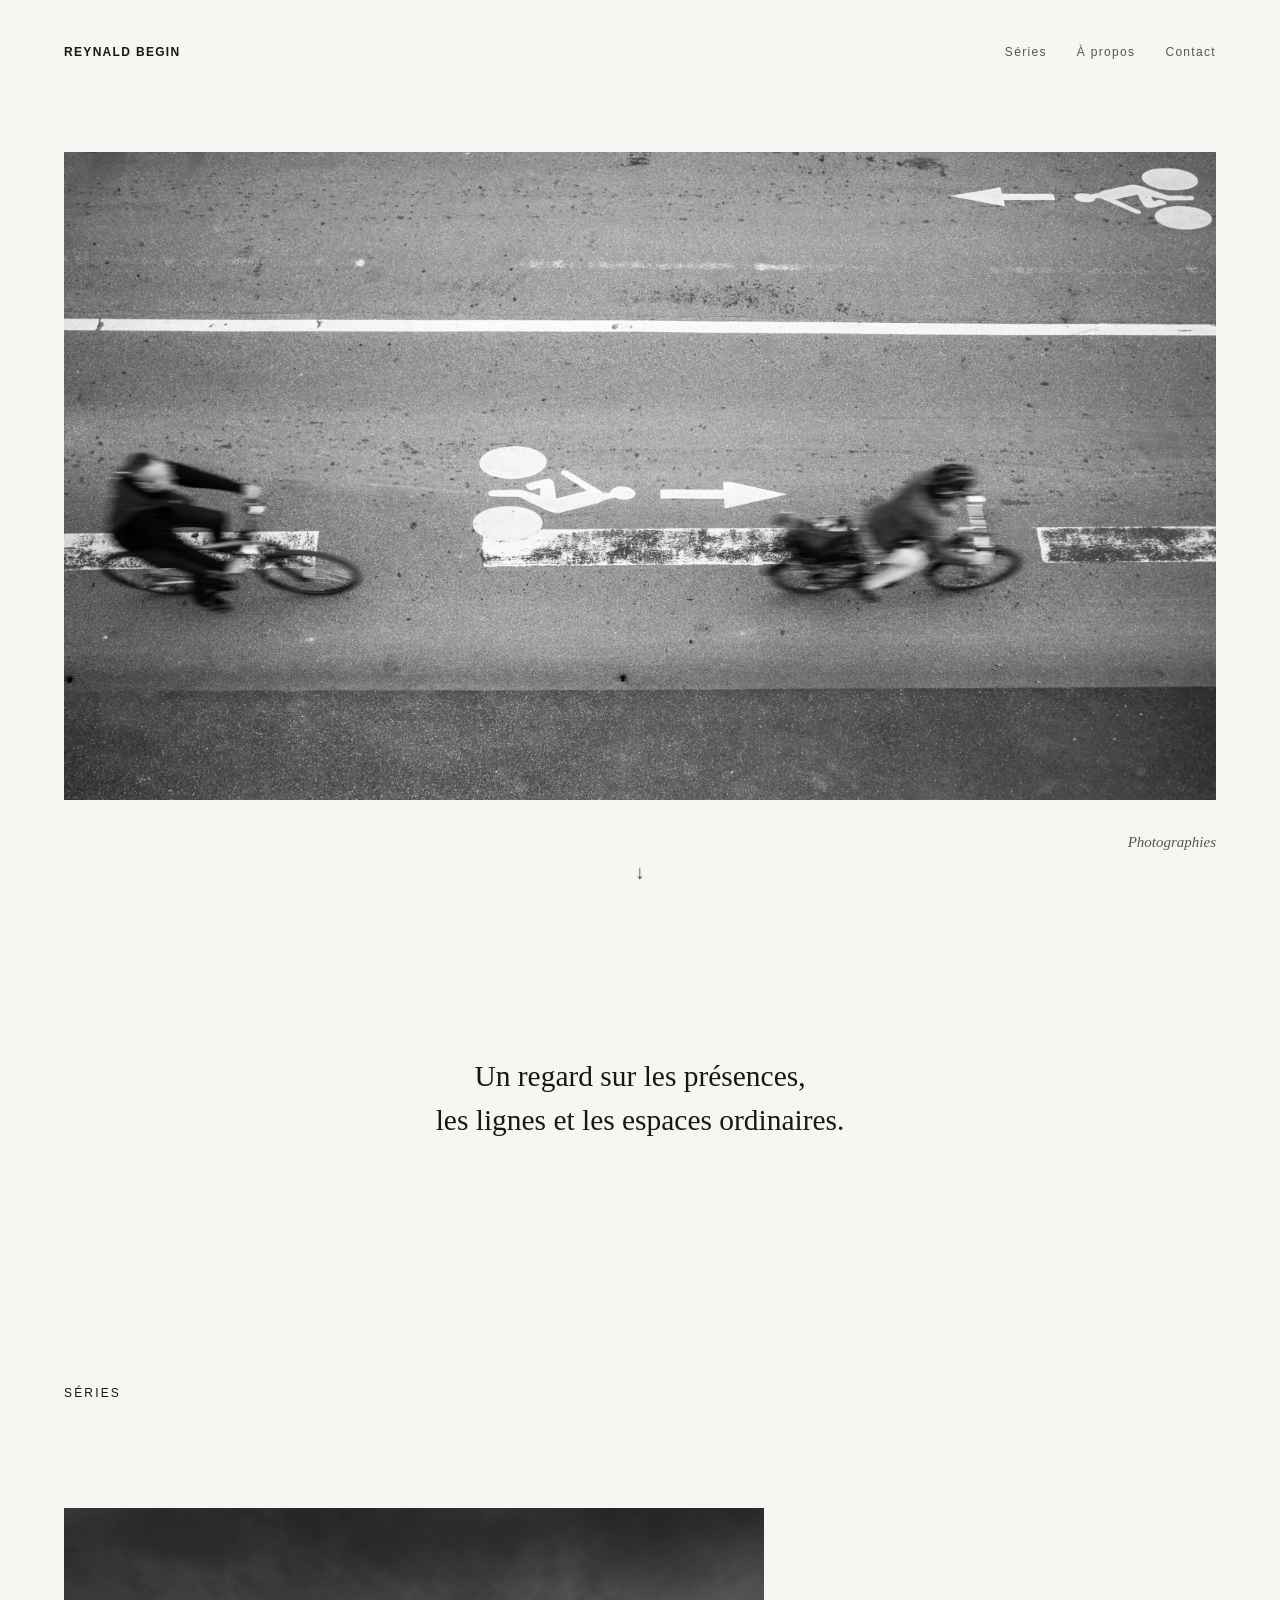
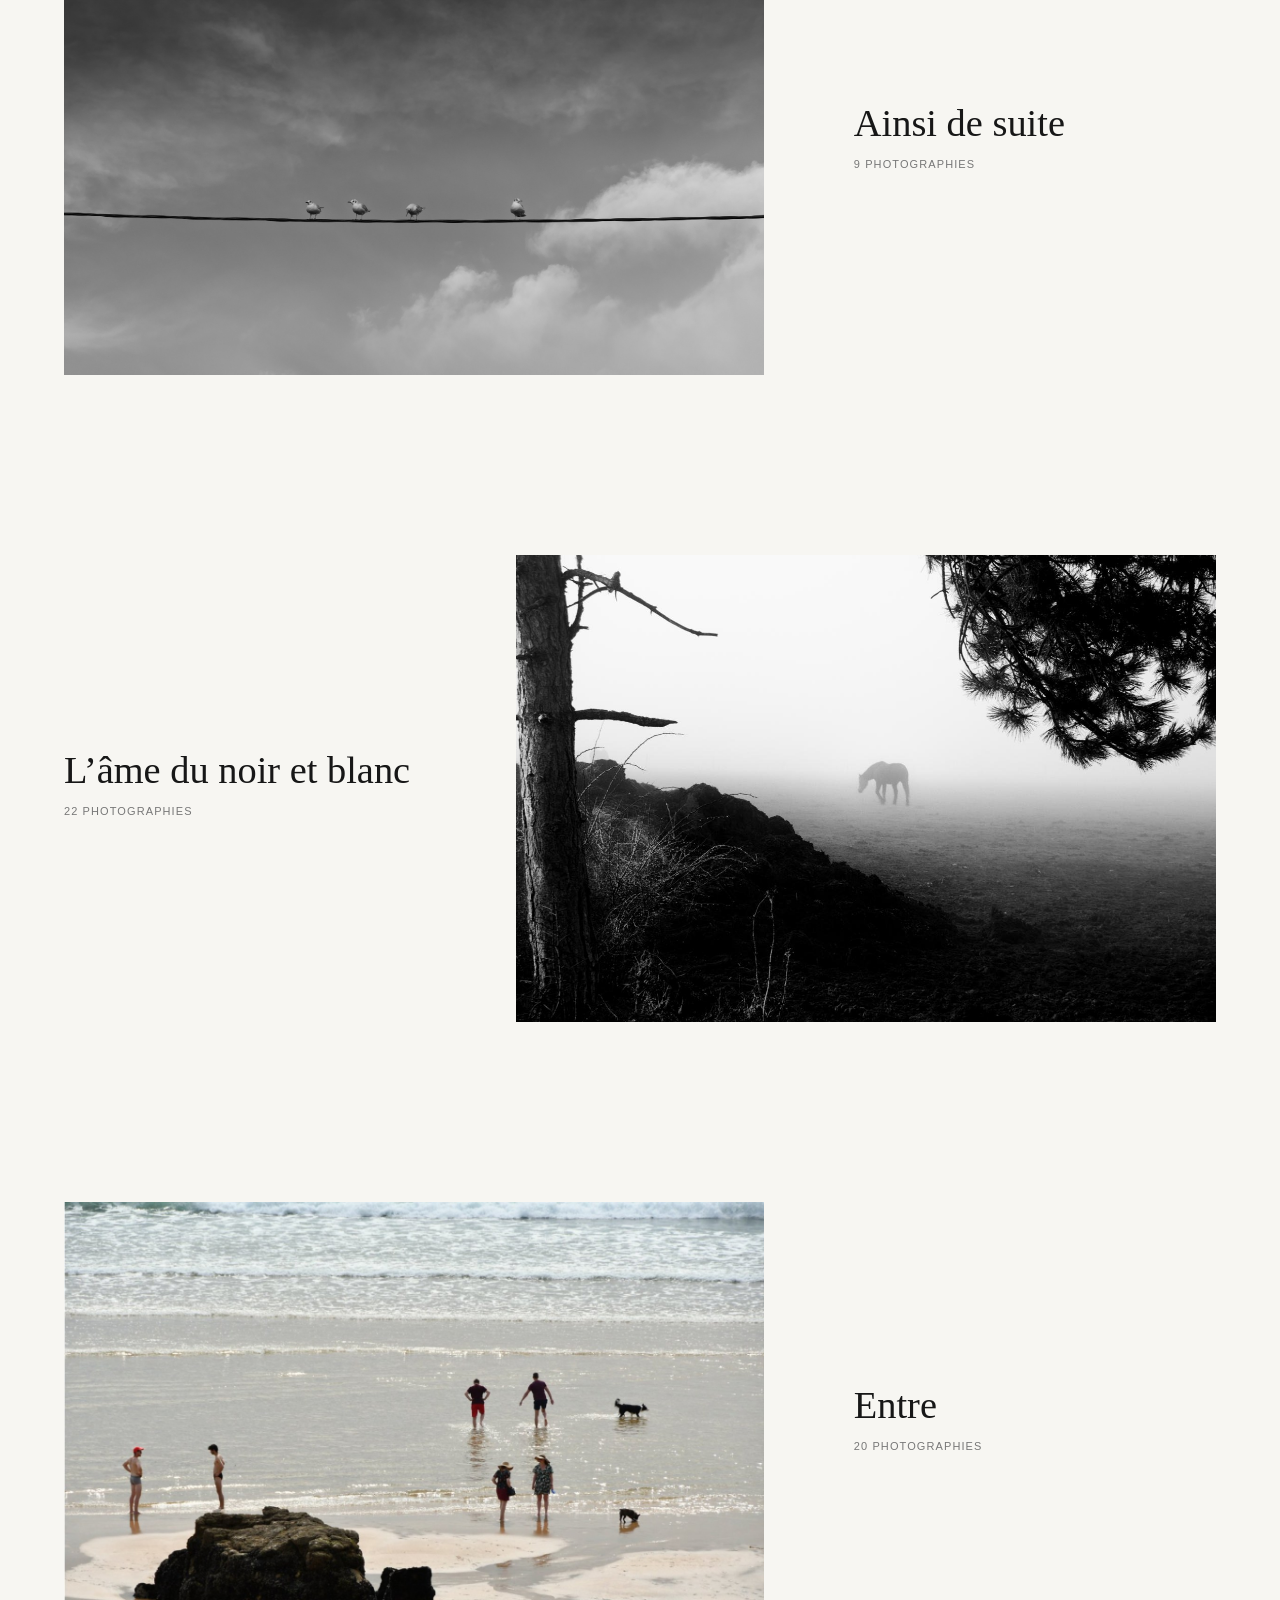
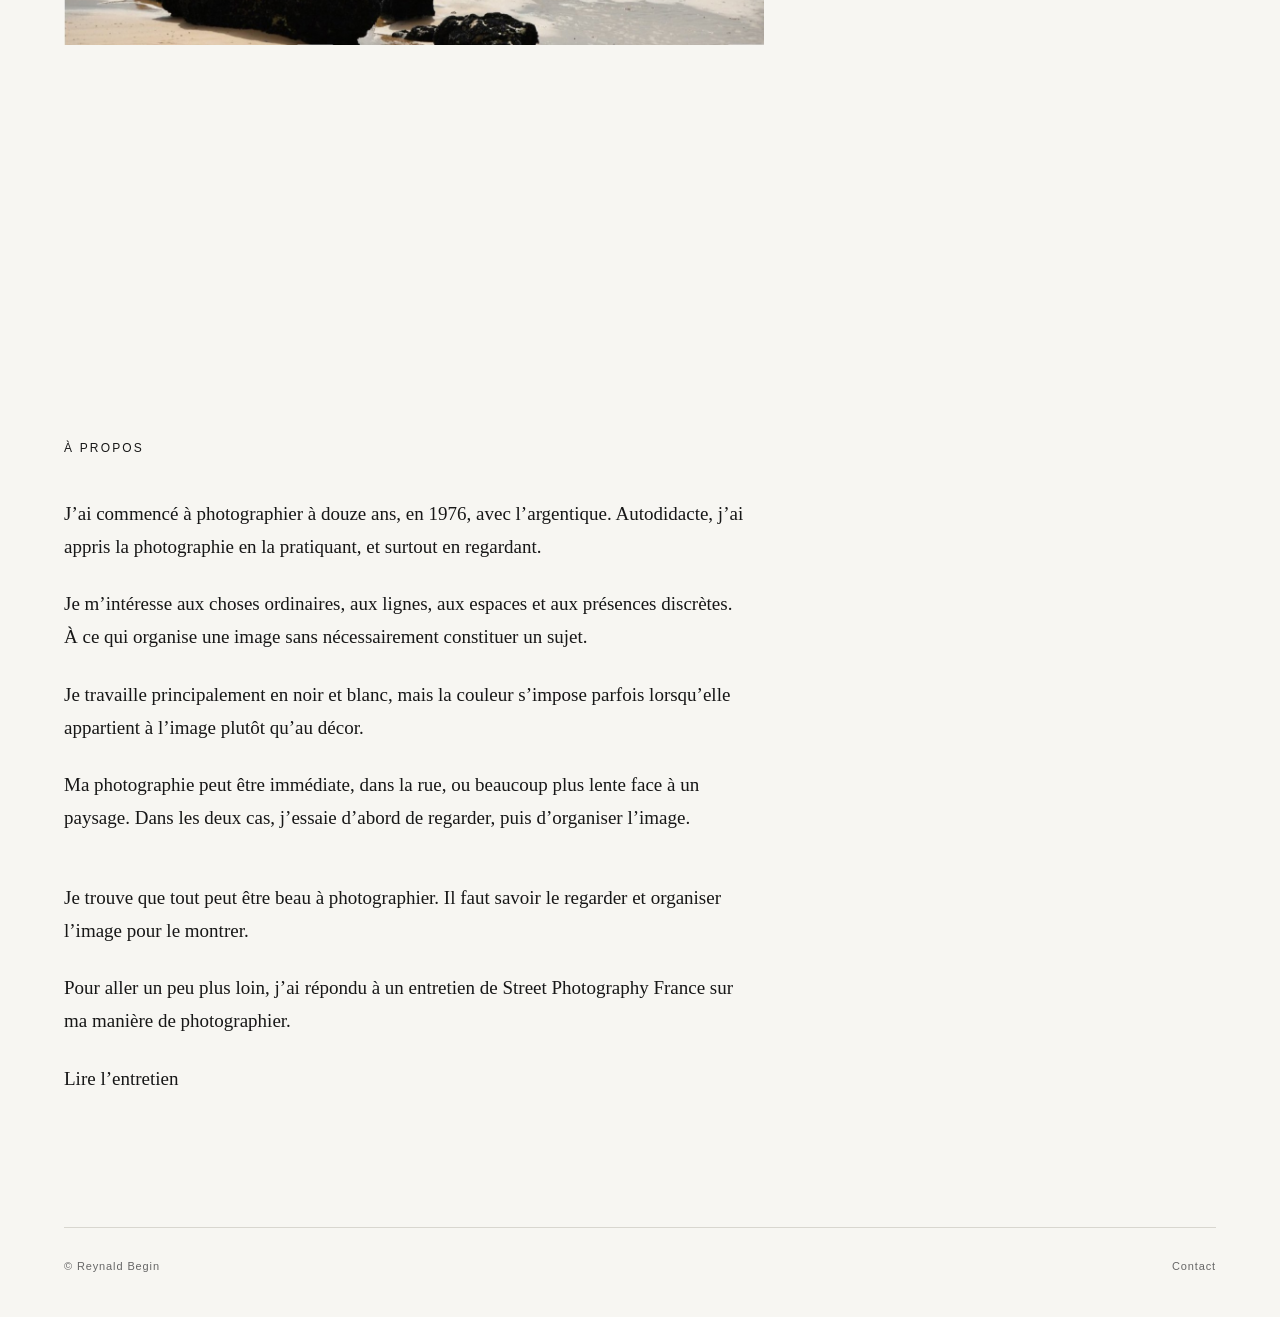
==== commit 79bc6c96: "Add files via upload" ====
--- a/index.html
+++ b/index.html
@@ -55,12 +55,15 @@
     <p>Je travaille principalement en noir et blanc, mais la couleur s’impose parfois lorsqu’elle appartient à l’image plutôt qu’au décor.</p>
     <p>Ma photographie peut être immédiate, dans la rue, ou beaucoup plus lente face à un paysage. Dans les deux cas, j’essaie d’abord de regarder, puis d’organiser l’image.</p>
     <p class="about-conclusion">Je trouve que tout peut être beau à photographier. Il faut savoir le regarder et organiser l’image pour le montrer.</p>
-    <p class="about-link">
-      <a href="https://streetphotographyfrance.fr/une-silhouette-minuscule-peut-suffire-reynald-begin/"
-         target="_blank" rel="noopener noreferrer">
-        Entretien avec Street Photography France
-      </a>
-    </p>
+    <div class="about-interview">
+      <p>Pour aller un peu plus loin, j’ai répondu à un entretien de Street Photography France sur ma manière de photographier.</p>
+      <p class="about-link">
+        <a href="https://streetphotographyfrance.fr/une-silhouette-minuscule-peut-suffire-reynald-begin/"
+           target="_blank" rel="noopener noreferrer">
+          Lire l’entretien
+        </a>
+      </p>
+    </div>
   </div>
 </section>
 </main>
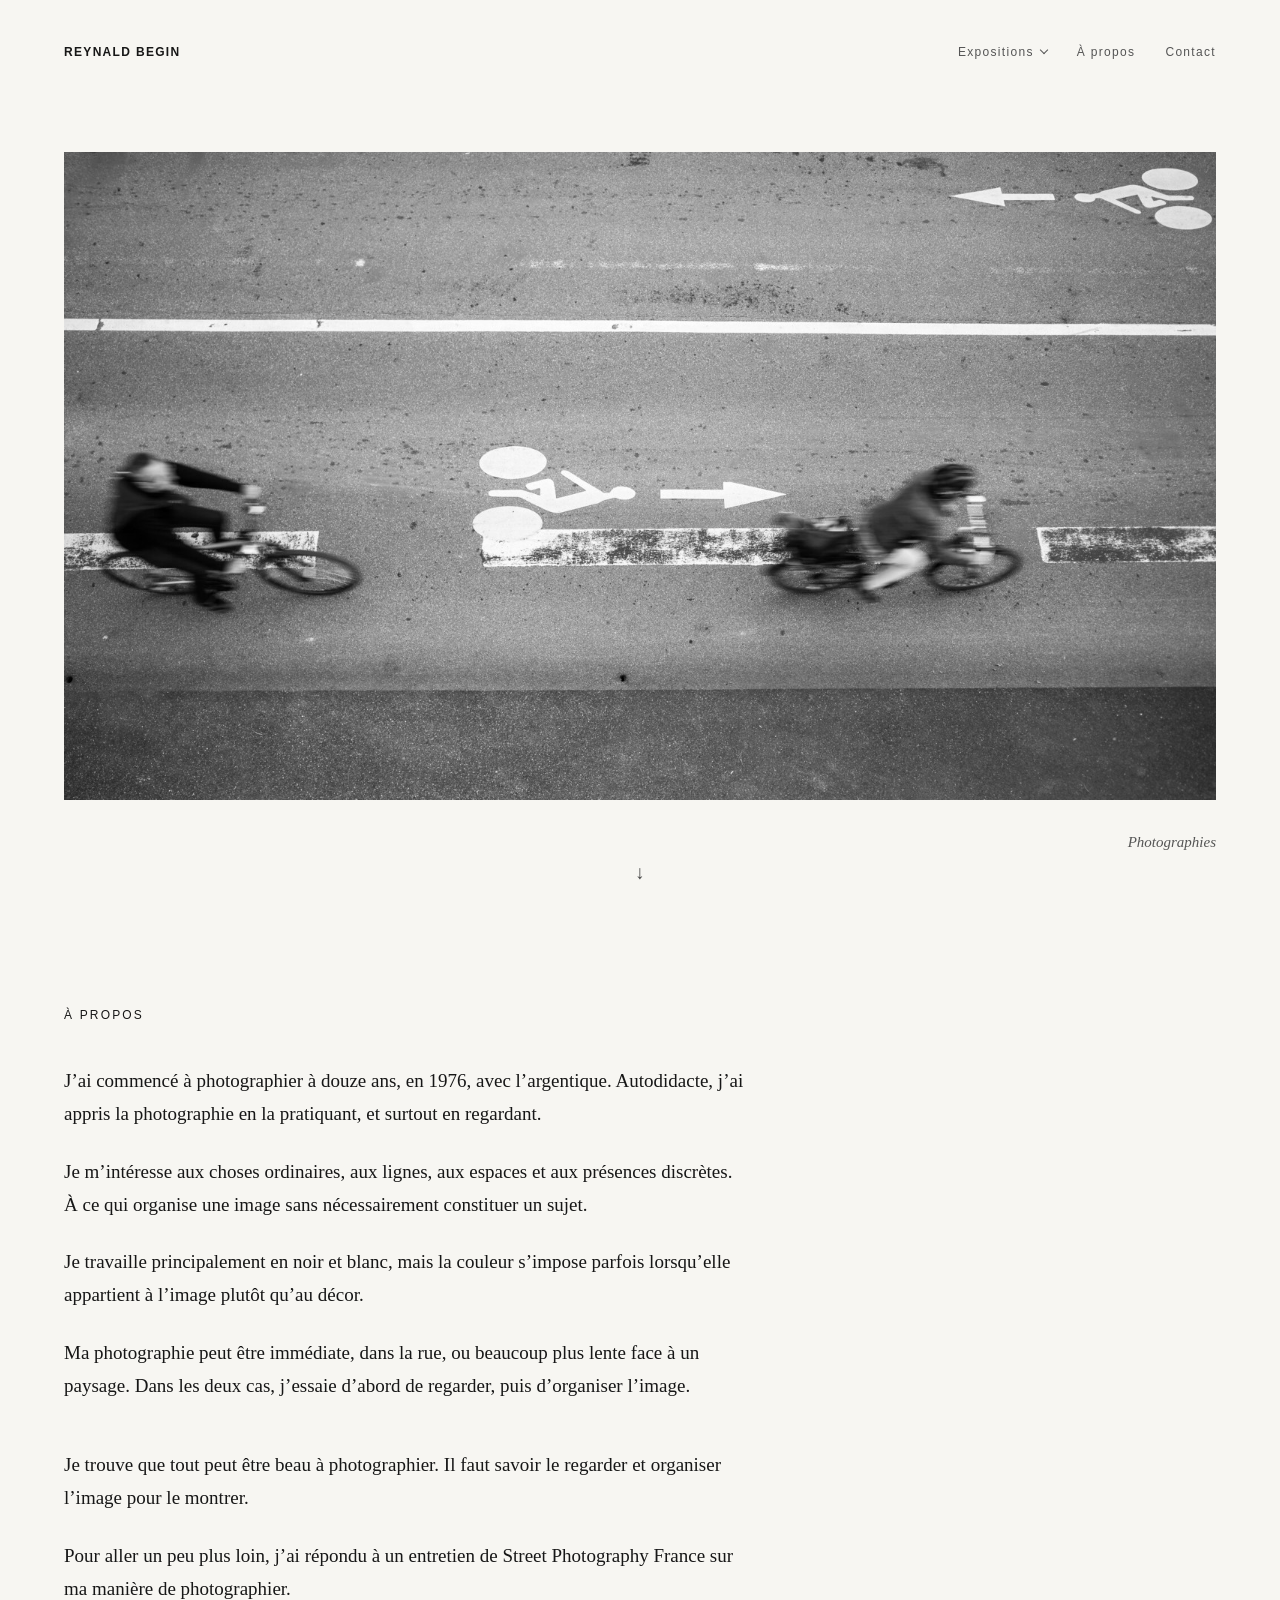
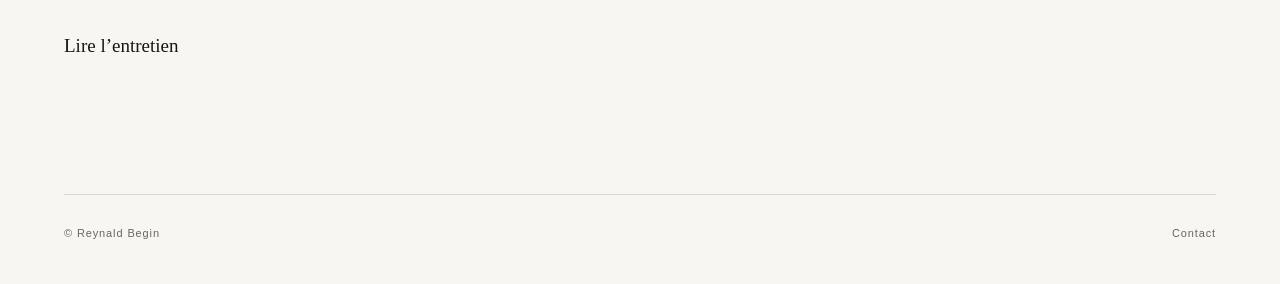
==== commit 74e0cee6: "Add files via upload" ====
--- a/index.html
+++ b/index.html
@@ -1,73 +1,45 @@
-<!doctype html>
+<!DOCTYPE html>
+
 <html lang="fr">
 <head>
-<meta charset="utf-8">
-<meta name="viewport" content="width=device-width,initial-scale=1">
+<meta charset="utf-8"/>
+<meta content="width=device-width,initial-scale=1" name="viewport"/>
 <title>Reynald Begin — Photographies</title>
-<link rel="stylesheet" href="assets/css/style.css">
+<link href="assets/css/style.css" rel="stylesheet"/><link href="assets/css/expositions.css" rel="stylesheet"/>
 </head>
 <body>
 <header class="site-header">
-  <a class="name" href="#top">REYNALD BEGIN</a>
-  <nav><a href="#intro">Séries</a><a href="#apropos">À propos</a><a href="mailto:contact@reynald-begin.fr" data-contact-mail target="_blank" rel="noopener noreferrer">Contact</a></nav>
+<a class="name" href="#top">REYNALD BEGIN</a>
+<nav><a href="expositions.html">Expositions</a><a href="#apropos">À propos</a><a data-contact-mail="" href="mailto:contact@reynald-begin.fr" rel="noopener noreferrer" target="_blank">Contact</a></nav>
 </header>
 <main id="top">
-  <section class="hero" aria-label="Photographie d'ouverture">
-    <img class="hero-photo" src="assets/home/accueil-cyclistes.jpg" alt="Deux cyclistes en mouvement sur une piste cyclable, en noir et blanc">
-    <p class="signature">Photographies</p>
-    <a class="scroll-cue" href="#intro" aria-label="Découvrir la suite">↓</a>
-  </section>
+<section aria-label="Photographie d'ouverture" class="hero">
+<img alt="Deux cyclistes en mouvement sur une piste cyclable, en noir et blanc" class="hero-photo" src="assets/home/accueil-cyclistes.jpg"/>
+<p class="signature">Photographies</p>
+<a aria-label="Accéder à l’entrée des expositions" class="scroll-cue" href="expositions.html">↓</a>
+</section>
 
-  <section class="intro" id="intro">
-    <p>Un regard sur les présences,<br>les lignes et les espaces ordinaires.</p>
-  </section>
 
-  <section class="series" id="series">
-    <h1>Séries</h1>
-
-    <article class="series-card">
-      <a class="series-image" href="ainsi-de-suite.html" aria-label="Ainsi de suite">
-        <img src="assets/series/ainsi/05.jpg" alt="Missing, oiseaux posés sur un fil">
-      </a>
-      <div class="series-copy"><h2>Ainsi de suite</h2><p>9 photographies</p></div>
-    </article>
-
-    <article class="series-card reverse">
-      <a class="series-image" href="ame-du-noir-et-blanc.html" aria-label="L’âme du noir et blanc">
-        <img src="assets/series/ame/09.jpg" alt="Cheval dans la brume, photographie 09">
-      </a>
-      <div class="series-copy"><h2>L’âme du noir et blanc</h2><p>22 photographies</p></div>
-    </article>
-
-    <article class="series-card">
-      <a class="series-image" href="entre.html" aria-label="Entre">
-        <img src="assets/series/entre/apercu.jpg" alt="Deux par deux, photographie 08 de la série Entre">
-      </a>
-      <div class="series-copy"><h2>Entre</h2><p>20 photographies</p></div>
-    </article>
-  </section>
-
-  <section class="about" id="apropos">
-  <div class="about-inner">
-    <h2>À propos</h2>
-    <p>J’ai commencé à photographier à douze ans, en 1976, avec l’argentique. Autodidacte, j’ai appris la photographie en la pratiquant, et surtout en regardant.</p>
-    <p>Je m’intéresse aux choses ordinaires, aux lignes, aux espaces et aux présences discrètes. À ce qui organise une image sans nécessairement constituer un sujet.</p>
-    <p>Je travaille principalement en noir et blanc, mais la couleur s’impose parfois lorsqu’elle appartient à l’image plutôt qu’au décor.</p>
-    <p>Ma photographie peut être immédiate, dans la rue, ou beaucoup plus lente face à un paysage. Dans les deux cas, j’essaie d’abord de regarder, puis d’organiser l’image.</p>
-    <p class="about-conclusion">Je trouve que tout peut être beau à photographier. Il faut savoir le regarder et organiser l’image pour le montrer.</p>
-    <div class="about-interview">
-      <p>Pour aller un peu plus loin, j’ai répondu à un entretien de Street Photography France sur ma manière de photographier.</p>
-      <p class="about-link">
-        <a href="https://streetphotographyfrance.fr/une-silhouette-minuscule-peut-suffire-reynald-begin/"
-           target="_blank" rel="noopener noreferrer">
+<section class="about" id="apropos">
+<div class="about-inner">
+<h2>À propos</h2>
+<p>J’ai commencé à photographier à douze ans, en 1976, avec l’argentique. Autodidacte, j’ai appris la photographie en la pratiquant, et surtout en regardant.</p>
+<p>Je m’intéresse aux choses ordinaires, aux lignes, aux espaces et aux présences discrètes. À ce qui organise une image sans nécessairement constituer un sujet.</p>
+<p>Je travaille principalement en noir et blanc, mais la couleur s’impose parfois lorsqu’elle appartient à l’image plutôt qu’au décor.</p>
+<p>Ma photographie peut être immédiate, dans la rue, ou beaucoup plus lente face à un paysage. Dans les deux cas, j’essaie d’abord de regarder, puis d’organiser l’image.</p>
+<p class="about-conclusion">Je trouve que tout peut être beau à photographier. Il faut savoir le regarder et organiser l’image pour le montrer.</p>
+<div class="about-interview">
+<p>Pour aller un peu plus loin, j’ai répondu à un entretien de Street Photography France sur ma manière de photographier.</p>
+<p class="about-link">
+<a href="https://streetphotographyfrance.fr/une-silhouette-minuscule-peut-suffire-reynald-begin/" rel="noopener noreferrer" target="_blank">
           Lire l’entretien
         </a>
-      </p>
-    </div>
-  </div>
+</p>
+</div>
+</div>
 </section>
 </main>
-<footer id="contact"><span>© Reynald Begin</span><a href="mailto:contact@reynald-begin.fr" data-contact-mail target="_blank" rel="noopener noreferrer">Contact</a></footer>
-  <script src="assets/js/site.js" defer></script>
+<footer id="contact"><span>© Reynald Begin</span><a data-contact-mail="" href="mailto:contact@reynald-begin.fr" rel="noopener noreferrer" target="_blank">Contact</a></footer>
+<script defer="" src="assets/js/site.js"></script>
 </body>
 </html>
--- a/assets/css/expositions.css
+++ b/assets/css/expositions.css
@@ -0,0 +1,201 @@
+/* Entrée des expositions — version locale corrigée */
+:root{
+  --room-01:#f2eee7;
+  --room-02:#e7e7e4;
+  --room-03:#e1e8eb;
+}
+
+.expositions-page .exhibitions-main{width:min(1360px,94vw);max-width:100%;margin:0 auto;padding:0 0 2vh}
+
+.exhibitions-welcome{
+  min-height:auto;
+  display:grid;
+  place-items:center;
+  padding:44px 0 24px;
+}
+.welcome-inner{width:min(760px,100%);text-align:center;margin:auto}
+.welcome-visit{
+  max-width:660px;
+  margin:0 auto;
+  color:#2b2b2b;
+  font-family:Georgia,'Times New Roman',serif;
+  font-size:clamp(17px,1.5vw,22px);
+  line-height:1.42;
+}
+.welcome-visit p{margin:0 0 5px}
+.welcome-visit p:last-child{margin-top:6px}
+
+.rooms-overview{padding:10px 0 16px}
+.rooms-grid{
+  display:grid;
+  grid-template-columns:repeat(3,minmax(0,1fr));
+  gap:20px;
+  align-items:stretch;
+}
+.room-card{
+  min-width:0;
+  padding:24px 20px 22px;
+  display:flex;
+  flex-direction:column;
+  align-items:center;
+  text-align:center;
+}
+.room-card.room-01{background:var(--room-01)}
+.room-card.room-02{background:var(--room-02)}
+.room-card.room-03{background:var(--room-03)}
+.room-label{display:flex;flex-direction:column;align-items:center;margin:0 0 28px;gap:2px}
+.room-label span{font-size:12px;letter-spacing:.32em;font-weight:400}
+.room-label strong{font-family:Georgia,'Times New Roman',serif;font-size:clamp(64px,5.7vw,84px);font-weight:400;line-height:.95;letter-spacing:-.06em}
+.room-card-photo{
+  display:flex;
+  align-items:center;
+  justify-content:center;
+  width:100%;
+  aspect-ratio:1.33/1;
+  margin:0 0 16px;
+  padding:9px;
+  background:#f9f9f7;
+  border:1px solid rgba(0,0,0,.08);
+  box-shadow:0 2px 10px rgba(0,0,0,.12);
+}
+.room-card-photo img{display:block;width:100%;height:100%;object-fit:contain;transition:opacity .25s ease}
+.room-card-photo:hover img{opacity:.86}
+.room-card h2{
+  font-family:Georgia,'Times New Roman',serif;
+  font-size:clamp(24px,2.2vw,32px);
+  font-weight:400;
+  line-height:1.12;
+  letter-spacing:-.02em;
+  margin:0 0 8px;
+}
+.room-card-meta{
+  margin:0 0 16px;
+  font-size:11px;
+  line-height:1.55;
+  color:#5b5b59;
+  letter-spacing:.055em;
+}
+.meta-separator{margin:0 9px}
+.room-button{
+  margin-top:auto;
+  display:inline-flex;
+  align-items:center;
+  justify-content:center;
+  gap:18px;
+  min-width:120px;
+  padding:12px 20px;
+  background:#1d1d1d;
+  color:#fff;
+  font-family:Georgia,'Times New Roman',serif;
+  font-size:16px;
+  line-height:1;
+  transition:transform .18s ease,opacity .18s ease;
+}
+.room-button:hover{opacity:.92;transform:translateY(-1px)}
+.exhibitions-bottom{width:min(1360px,94vw);margin:0 auto;padding:28px 0 70px;font-size:13px}
+.exhibitions-bottom a{border-bottom:1px solid #777;padding-bottom:5px}
+
+/* Dans chaque salle : mêmes textes et œuvres que la sauvegarde.
+   Seule la plaque d'identification de salle et la tonalité de fond changent. */
+.room-page.room-01{--paper:#f2eee7;background:var(--room-01)}
+.room-page.room-02{--paper:#e7e7e4;background:var(--room-02)}
+.room-page.room-03{--paper:#e1e8eb;background:var(--room-03)}
+.room-page.room-01 .site-header{background:rgba(242,238,231,.95)}
+.room-page.room-02 .site-header{background:rgba(231,231,228,.95)}
+.room-page.room-03 .site-header{background:rgba(225,232,235,.95)}
+.serie-title.room-title{display:flex; flex-direction:column;justify-content:center; align-items:flex-start;min-height:260px!important;padding:62px 0 54px!important}
+.room-title-num{display:flex;align-items:baseline;gap:15px;letter-spacing:.25em;font-size:12px;margin:0 0 18px}
+.room-title-num strong{font-family:Georgia,'Times New Roman',serif;font-weight:400;font-size:54px;letter-spacing:-.08em;line-height:1}
+.serie-title.room-title h1{font-family:Georgia,'Times New Roman',serif;letter-spacing:-.022em;font-size:clamp(30px,3.3vw,52px);line-height:1.2;margin:0}
+.room-title-meta{color:#666;margin:18px 0 0;font-size:12px;letter-spacing:.09em}
+
+.room-page.room-02 .serie-sequence .serie-photo:has(.book-text){
+  display:grid; grid-template-columns:minmax(0,1.8fr) minmax(240px,.78fr);
+  gap:clamp(30px,5vw,80px); align-items:center; justify-content:center;
+  min-height:80vh;
+}
+.room-page.room-02 .serie-sequence .serie-photo:has(.book-text) img{
+  max-width:100%;max-height:72vh;width:auto;height:auto;justify-self:center;
+}
+.room-page.room-02 .serie-sequence .book-text{
+  width:100%!important;max-width:380px;margin:0!important;align-self:center;
+  background:rgba(255,255,255,.48);border-left:1px solid rgba(70,70,70,.2);
+  padding:clamp(24px,3.3vw,45px) clamp(22px,2.6vw,38px);
+  font-family:Georgia,'Times New Roman',serif;font-size:clamp(14px,1.17vw,17px)!important;
+  line-height:1.73!important;color:#393939!important;
+}
+.room-page.room-02 .sequence-title{margin-bottom:-8vh}
+
+@media(max-width:980px){
+  .rooms-grid{grid-template-columns:1fr;gap:18px}
+  .room-card{padding:30px 20px 26px}
+  .room-card-photo{max-width:520px;align-self:center}
+}
+/* Les poèmes accompagnent les images à droite sur grand écran ;
+   sur une tablette étroite ou un téléphone, ils passent sous la photographie
+   pour préserver la largeur et la lisibilité de celle-ci. */
+@media(max-width:950px){
+  .room-page.room-02 .serie-sequence .serie-photo:has(.book-text){
+    display:flex; flex-direction:column; align-items:center; gap:24px;
+    min-height:0; width:100%;
+  }
+  .room-page.room-02 .serie-sequence .serie-photo:has(.book-text) img{
+    display:block; width:auto; height:auto; max-width:100%; max-height:72svh;
+    object-fit:contain;
+  }
+  .room-page.room-02 .serie-sequence .book-text{
+    width:min(100%,680px)!important; max-width:680px!important;
+    margin:0!important; align-self:center;
+  }
+}
+@media(max-width:700px){
+  .exhibitions-main{width:88vw}
+  .exhibitions-welcome{padding:38px 0 18px}
+  .welcome-visit{font-size:16px;line-height:1.58}
+  .rooms-overview{padding-top:18px}
+  .room-label{margin-bottom:20px}
+  .room-label strong{font-size:72px}
+  .room-card h2{font-size:28px}
+  .room-card-photo{aspect-ratio:1.35/1}
+  .room-page.room-02 .serie-sequence .serie-photo:has(.book-text){display:flex;flex-direction:column;gap:20px;min-height:0}
+  .room-page.room-02 .serie-sequence .serie-photo:has(.book-text) img{max-width:100%;max-height:68vh}
+  .room-page.room-02 .serie-sequence .book-text{width:min(100%,520px)!important;max-width:none;margin:0!important;padding:23px 27px}
+}
+@media(prefers-reduced-motion:reduce){.room-card-photo img,.room-button{transition:none}}
+
+.wall-text-panel{
+  width:min(760px,92vw);
+  min-height:66vh;
+  margin:0 auto;
+  padding:clamp(34px,5vw,64px);
+  background:rgba(255,255,255,.34);
+  border-left:1px solid rgba(0,0,0,.18);
+  display:flex;
+  align-items:center;
+}
+.wall-text-panel .wall-text-inner{
+  max-width:560px;
+  margin:0 auto;
+  font-family:Georgia,"Times New Roman",serif;
+  color:#303030;
+}
+.wall-text-panel h3{
+  margin:0 0 28px;
+  font-size:clamp(23px,2.2vw,33px);
+  font-weight:400;
+  line-height:1.22;
+  letter-spacing:-.02em;
+}
+.wall-text-panel p{
+  margin:0 0 15px;
+  font-size:clamp(16px,1.24vw,19px);
+  line-height:1.78;
+}
+.wall-text-panel p:last-child{margin-bottom:0}
+.wall-text-panel.wall-poem .wall-text-inner{max-width:440px}
+.wall-text-panel.wall-poem p{white-space:normal}
+@media(max-width:700px){
+  .wall-text-panel{width:100%;min-height:auto;padding:28px 24px}
+  .wall-text-panel h3{margin-bottom:18px;font-size:25px}
+  .wall-text-panel p{font-size:16px;line-height:1.68}
+}
